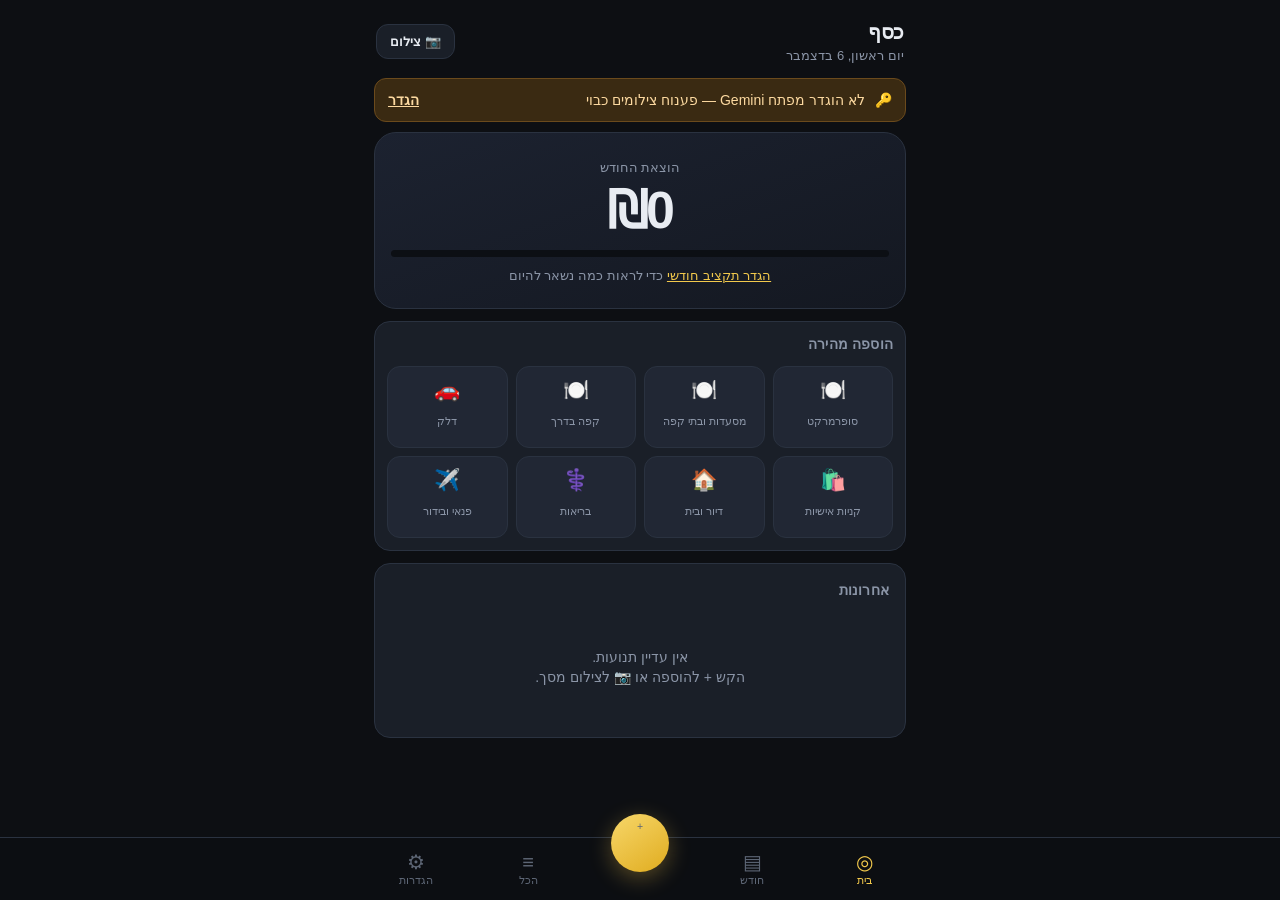
==== index.html @ b3ed7024 "מערכת גיבוי דו-שכבתית שכבה 1 — גיבויים מקומיים מתגלגלים ב-IndexedDB (12 אחרונים): נוצרים אוטומטית פע" ====
<!DOCTYPE html>
<html lang="he" dir="rtl">
<head>
<meta charset="utf-8">
<meta name="viewport" content="width=device-width,initial-scale=1,viewport-fit=cover,maximum-scale=1">
<meta name="theme-color" content="#0d0f13">
<meta name="apple-mobile-web-app-capable" content="yes">
<meta name="apple-mobile-web-app-status-bar-style" content="black-translucent">
<title>כסף</title>
<link rel="manifest" href="./manifest.webmanifest">
<link rel="apple-touch-icon" href="./icons/icon-192.png">
<style>
:root{
  --bg:#0d0f13; --bg2:#151920; --card:#1a1f28; --card2:#212734;
  --line:#2a3240; --txt:#e8ecf2; --dim:#8b95a7; --dim2:#5d6675;
  --accent:#f2c94c; --good:#4ade80; --bad:#f87171; --warn:#fb923c; --info:#60a5fa;
  --r:16px; --sh:0 4px 20px rgba(0,0,0,.4);
  --safe-b:env(safe-area-inset-bottom,0px);
}
*{box-sizing:border-box;-webkit-tap-highlight-color:transparent}
html,body{margin:0;padding:0;height:100%}
body{
  background:var(--bg); color:var(--txt);
  font-family:-apple-system,BlinkMacSystemFont,"Segoe UI",Rubik,Arial,sans-serif;
  font-size:16px; line-height:1.45; overscroll-behavior-y:none;
}
button,input,select,textarea{font-family:inherit;font-size:inherit;color:inherit}
button{background:none;border:0;cursor:pointer;padding:0}
input,select,textarea{
  background:var(--bg2);border:1px solid var(--line);border-radius:10px;
  padding:10px 12px;width:100%;outline:none;
}
input:focus,select,textarea:focus{border-color:var(--accent)}
select{appearance:none;background-image:linear-gradient(45deg,transparent 50%,var(--dim) 50%),linear-gradient(135deg,var(--dim) 50%,transparent 50%);background-position:calc(0% + 14px) 50%,calc(0% + 19px) 50%;background-size:5px 5px,5px 5px;background-repeat:no-repeat;padding-left:34px}
.num{font-variant-numeric:tabular-nums;font-feature-settings:"tnum"}

/* ---------- שלד ---------- */
#app{max-width:560px;margin:0 auto;padding:0 14px calc(96px + var(--safe-b));min-height:100%}
.view{display:none;animation:fade .18s ease}
.view.on{display:block}
@keyframes fade{from{opacity:0;transform:translateY(6px)}to{opacity:1;transform:none}}

header.top{display:flex;align-items:center;justify-content:space-between;padding:18px 2px 12px}
header.top h1{margin:0;font-size:20px;font-weight:700;letter-spacing:-.3px}
.sub{color:var(--dim);font-size:13px}

.card{background:var(--card);border:1px solid var(--line);border-radius:var(--r);padding:16px;margin-bottom:12px}
.card.tight{padding:12px}
.card h3{margin:0 0 12px;font-size:14px;color:var(--dim);font-weight:600;letter-spacing:.2px}

/* ---------- מסך הבית ---------- */
.hero{text-align:center;padding:26px 16px 22px;background:linear-gradient(160deg,#1c2230,#141821);border:1px solid var(--line);border-radius:22px;margin-bottom:12px}
.hero .lbl{color:var(--dim);font-size:13px;margin-bottom:6px}
.hero .big{font-size:52px;font-weight:800;line-height:1;letter-spacing:-2px}
.hero .big.neg{color:var(--bad)}
.hero .big small{font-size:24px;font-weight:600;opacity:.55;margin-inline-start:2px}
.hero .foot{color:var(--dim);font-size:13px;margin-top:10px}
.bar{height:7px;background:#0c0f14;border-radius:99px;overflow:hidden;margin-top:14px}
.bar i{display:block;height:100%;background:linear-gradient(90deg,var(--good),var(--accent));border-radius:99px;transition:width .4s}
.bar i.over{background:linear-gradient(90deg,var(--warn),var(--bad))}

.strip{display:flex;align-items:center;gap:10px;padding:11px 13px;border-radius:12px;margin-bottom:10px;font-size:14px}
.strip.warn{background:#3a2a12;border:1px solid #6b4a1c;color:#fcd9a0}
.strip.info{background:#12283a;border:1px solid #1d4a6b;color:#a8d4f5}
.strip .grow{flex:1}
.strip button{font-weight:700;color:inherit;text-decoration:underline;white-space:nowrap}

.chips{display:grid;grid-template-columns:repeat(4,1fr);gap:8px}
.chip{background:var(--card2);border:1px solid var(--line);border-radius:13px;padding:11px 4px 9px;text-align:center;transition:.12s}
.chip:active{transform:scale(.94);border-color:var(--accent)}
.chip .ic{font-size:21px;display:block;line-height:1.1}
.chip .tx{font-size:10.5px;color:var(--dim);display:block;margin-top:3px;overflow:hidden;text-overflow:ellipsis;white-space:nowrap}

/* ---------- רשימת תנועות ---------- */
.tx{display:flex;align-items:center;gap:11px;padding:11px 2px;border-bottom:1px solid var(--line)}
.tx:last-child{border-bottom:0}
.tx .ic{width:38px;height:38px;flex:0 0 38px;border-radius:11px;display:grid;place-items:center;font-size:18px;background:var(--card2)}
.tx .mid{flex:1;min-width:0}
.tx .nm{font-weight:600;font-size:14.5px;white-space:nowrap;overflow:hidden;text-overflow:ellipsis}
.tx .mt{color:var(--dim);font-size:11.5px;white-space:nowrap;overflow:hidden;text-overflow:ellipsis;margin-top:1px}
.tx .amt{font-weight:700;font-size:15px;white-space:nowrap}
.tx .amt.in{color:var(--good)}
.tx .amt.neutral{color:var(--dim)}
.tag{display:inline-block;font-size:10px;padding:1px 6px;border-radius:6px;background:var(--card2);color:var(--dim);margin-inline-start:5px;vertical-align:1px}
.tag.dup{background:#4a2a12;color:#fbbf7a}
.tag.rev{background:#3a2f12;color:var(--accent)}

/* ---------- פילוח ---------- */
.row{display:flex;align-items:center;gap:10px;padding:8px 0}
.row .nm{flex:1;font-size:14px;white-space:nowrap;overflow:hidden;text-overflow:ellipsis}
.row .v{font-weight:700;font-size:14px;white-space:nowrap}
.row .pc{color:var(--dim);font-size:11.5px;width:38px;text-align:left}
.mbar{height:6px;background:#0c0f14;border-radius:99px;overflow:hidden;margin-top:5px}
.mbar i{display:block;height:100%;border-radius:99px}
.split{display:flex;gap:10px}
.split>div{flex:1;background:var(--card2);border-radius:12px;padding:11px 12px}
.split .k{color:var(--dim);font-size:11.5px}
.split .v{font-size:19px;font-weight:700;margin-top:2px}

.mnav{display:flex;align-items:center;justify-content:space-between;gap:8px;margin-bottom:12px}
.mnav button{background:var(--card);border:1px solid var(--line);border-radius:11px;width:40px;height:40px;font-size:18px;color:var(--dim)}
.mnav .lbl{font-weight:700;font-size:16px}

/* ---------- ניווט תחתון ---------- */
nav.bottom{
  position:fixed;bottom:0;inset-inline:0;z-index:40;
  background:rgba(13,15,19,.93);backdrop-filter:blur(14px);
  border-top:1px solid var(--line);padding-bottom:var(--safe-b);
}
nav.bottom .in{max-width:560px;margin:0 auto;display:flex;align-items:center;justify-content:space-around;height:62px;position:relative}
nav.bottom button{flex:1;display:flex;flex-direction:column;align-items:center;gap:2px;color:var(--dim2);font-size:10.5px;padding:6px 0}
nav.bottom button .ic{font-size:20px;line-height:1}
nav.bottom button.on{color:var(--accent)}
.fab{
  position:absolute;top:-24px;left:50%;transform:translateX(-50%);
  width:58px;height:58px;border-radius:50%;background:linear-gradient(145deg,#f7d76a,#e0ac1f);
  color:#1a1400;font-size:32px;font-weight:300;display:grid;place-items:center;
  box-shadow:0 6px 22px rgba(242,201,76,.32);
}
.fab:active{transform:translateX(-50%) scale(.93)}
nav.bottom .spacer{flex:1}

/* ---------- מגירות ---------- */
.sheet{position:fixed;inset:0;z-index:60;display:none}
.sheet.on{display:block}
.sheet .veil{position:absolute;inset:0;background:rgba(0,0,0,.62);animation:fade .15s}
.sheet .panel{
  position:absolute;inset-inline:0;bottom:0;max-height:92vh;overflow-y:auto;
  background:var(--bg2);border-radius:22px 22px 0 0;border-top:1px solid var(--line);
  padding:8px 16px calc(20px + var(--safe-b));max-width:560px;margin:0 auto;
  animation:up .22s cubic-bezier(.2,.9,.3,1);
}
@keyframes up{from{transform:translateY(100%)}to{transform:none}}
.grab{width:38px;height:4px;background:var(--line);border-radius:9px;margin:8px auto 14px}
.sheet h2{margin:0 0 14px;font-size:17px;font-weight:700}

/* ---------- מקלדת סכום ---------- */
.amtline{text-align:center;margin:4px 0 14px}
.amtline .v{font-size:46px;font-weight:800;letter-spacing:-1.5px;line-height:1}
.amtline .v.zero{color:var(--dim2)}
.amtline .cur{font-size:26px;opacity:.5}
.pad{display:grid;grid-template-columns:repeat(3,1fr);gap:8px;margin-bottom:12px}
.pad button{background:var(--card);border:1px solid var(--line);border-radius:13px;height:56px;font-size:23px;font-weight:600}
.pad button:active{background:var(--card2);border-color:var(--accent)}
.pad button.act{font-size:19px;color:var(--dim)}

.opts{display:flex;gap:7px;flex-wrap:wrap;margin-bottom:12px}
.opt{background:var(--card);border:1px solid var(--line);border-radius:10px;padding:7px 12px;font-size:13px;color:var(--dim)}
.opt.on{background:#3a3212;border-color:var(--accent);color:var(--accent);font-weight:600}
.fld{margin-bottom:11px}
.fld label{display:block;font-size:12px;color:var(--dim);margin-bottom:5px}
.two{display:flex;gap:9px}
.two>*{flex:1}
.btn{display:block;width:100%;background:var(--accent);color:#1a1400;font-weight:700;border-radius:13px;padding:15px;font-size:16px;text-align:center}
.btn:active{opacity:.85}
.btn.ghost{background:var(--card);color:var(--txt);border:1px solid var(--line)}
.btn.danger{background:#4a1c1c;color:#fca5a5;border:1px solid #7f2323}
.btn[disabled]{opacity:.45;pointer-events:none}

/* ---------- בורר קטגוריה ---------- */
.picker .dept{margin-bottom:14px}
.picker .dept>.h{display:flex;align-items:center;gap:8px;font-weight:700;font-size:14px;margin-bottom:7px}
.picker .cats{display:flex;flex-wrap:wrap;gap:6px}
.picker .cats button{background:var(--card);border:1px solid var(--line);border-radius:9px;padding:7px 11px;font-size:12.5px;color:var(--dim)}
.picker .cats button.on{background:#3a3212;border-color:var(--accent);color:var(--accent);font-weight:600}

/* ---------- תוצאות פענוח ---------- */
.pitem{background:var(--card);border:1px solid var(--line);border-radius:13px;padding:11px 12px;margin-bottom:9px;transition:.15s}
.pitem.off{opacity:.4}
.pitem.dupw{border-color:#7a4a18}
.pitem .hd{display:flex;align-items:center;gap:9px}
.pitem .hd .ck{width:22px;height:22px;flex:0 0 22px;border-radius:7px;border:2px solid var(--line);display:grid;place-items:center;font-size:13px;color:#1a1400}
.pitem.on .hd .ck{background:var(--accent);border-color:var(--accent)}
.pitem .hd .nm{flex:1;font-weight:600;font-size:14px;min-width:0;overflow:hidden;text-overflow:ellipsis;white-space:nowrap}
.pitem .hd .amt{font-weight:700;font-size:15px}
.pitem .md{display:flex;align-items:center;gap:7px;margin-top:7px;padding-inline-start:31px;flex-wrap:wrap}
.pitem .md .cat{font-size:11.5px;color:var(--accent);background:#2e2810;padding:3px 8px;border-radius:7px}
.pitem .md .dt{font-size:11.5px;color:var(--dim)}
.pitem .lowc{color:var(--warn)}
.pitem .edit{margin-top:9px;padding-inline-start:31px;display:none}
.pitem.exp .edit{display:block}

.spin{width:20px;height:20px;border:2.5px solid var(--line);border-top-color:var(--accent);border-radius:50%;animation:sp .7s linear infinite;display:inline-block;vertical-align:-4px}
@keyframes sp{to{transform:rotate(360deg)}}
.center{text-align:center;padding:34px 12px;color:var(--dim);font-size:14px}
.err{background:#3a1616;border:1px solid #7f2323;color:#fca5a5;border-radius:11px;padding:11px 13px;font-size:13.5px;margin-bottom:11px}
.ok{background:#14301f;border:1px solid #1f6b3f;color:#86efac;border-radius:11px;padding:11px 13px;font-size:13.5px;margin-bottom:11px}

.toast{
  position:fixed;bottom:calc(78px + var(--safe-b));left:50%;transform:translateX(-50%) translateY(20px);
  background:var(--card2);border:1px solid var(--line);border-radius:12px;padding:11px 18px;
  font-size:14px;z-index:90;opacity:0;pointer-events:none;transition:.22s;box-shadow:var(--sh);white-space:nowrap;
}
.toast.on{opacity:1;transform:translateX(-50%)}

.list-scroll{max-height:none}
.srch{display:flex;gap:8px;margin-bottom:11px}
.srch input{flex:1}
.fbar{display:flex;gap:6px;overflow-x:auto;padding-bottom:9px;margin-bottom:5px;scrollbar-width:none}
.fbar::-webkit-scrollbar{display:none}
.fbar button{white-space:nowrap;background:var(--card);border:1px solid var(--line);border-radius:9px;padding:6px 11px;font-size:12.5px;color:var(--dim)}
.fbar button.on{background:#3a3212;border-color:var(--accent);color:var(--accent);font-weight:600}
.muted{color:var(--dim);font-size:13px}
.hint{color:var(--dim2);font-size:11.5px;margin-top:5px;line-height:1.4}
a{color:var(--info)}
</style>
</head>
<body>

<div id="app">

  <!-- ============ בית ============ -->
  <section class="view on" id="v-home">
    <header class="top">
      <div><h1>כסף</h1><div class="sub" id="home-date"></div></div>
      <button id="btn-shot" style="background:var(--card);border:1px solid var(--line);border-radius:12px;padding:9px 13px;font-size:13px;font-weight:600">📷 צילום</button>
    </header>

    <div id="home-strips"></div>

    <div class="hero">
      <div class="lbl" id="hero-lbl">נשאר להוציא היום</div>
      <div class="big num" id="hero-big">—</div>
      <div class="bar"><i id="hero-bar" style="width:0%"></i></div>
      <div class="foot" id="hero-foot"></div>
    </div>

    <div class="card tight">
      <h3>הוספה מהירה</h3>
      <div class="chips" id="quick-chips"></div>
    </div>

    <div class="card">
      <h3>אחרונות</h3>
      <div id="home-recent"></div>
    </div>
  </section>

  <!-- ============ חודש ============ -->
  <section class="view" id="v-month">
    <header class="top"><div><h1>החודש</h1><div class="sub" id="month-sub"></div></div></header>

    <div class="mnav">
      <button id="m-prev">›</button>
      <div class="lbl" id="m-label"></div>
      <button id="m-next">‹</button>
    </div>

    <div class="card">
      <div class="split">
        <div><div class="k">הוצאות</div><div class="v num" id="m-out">—</div></div>
        <div><div class="k">הכנסות</div><div class="v num" id="m-in" style="color:var(--good)">—</div></div>
        <div><div class="k">מאזן</div><div class="v num" id="m-net">—</div></div>
      </div>
    </div>

    <div class="card">
      <h3>קבוע מול משתנה</h3>
      <div id="m-kind"></div>
    </div>

    <div class="card">
      <h3>חיוני מול רשות</h3>
      <div id="m-need"></div>
    </div>

    <div class="card">
      <h3>לפי מחלקה</h3>
      <div id="m-depts"></div>
    </div>

    <div class="card">
      <h3>בתי העסק הגדולים</h3>
      <div id="m-merch"></div>
    </div>

    <div class="card">
      <h3>התחייבויות עתידיות — תשלומים</h3>
      <div id="m-inst"></div>
    </div>
  </section>

  <!-- ============ הכל ============ -->
  <section class="view" id="v-all">
    <header class="top"><div><h1>הכל</h1><div class="sub" id="all-sub"></div></div></header>
    <div class="srch">
      <input id="q" placeholder="חיפוש בית עסק או הערה" autocomplete="off">
    </div>
    <div class="fbar" id="filters"></div>
    <div class="card"><div id="all-list"></div></div>
  </section>

  <!-- ============ הגדרות ============ -->
  <section class="view" id="v-set">
    <header class="top"><div><h1>הגדרות</h1></div></header>

    <div class="card">
      <h3>מפתח Gemini</h3>
      <div class="fld">
        <input id="s-key" type="password" placeholder="AIza..." autocomplete="off">
        <div class="hint">מפתח חינמי מ-<a href="https://aistudio.google.com/apikey" target="_blank" rel="noopener">aistudio.google.com/apikey</a>. נשמר על המכשיר בלבד ולא נכלל בייצוא.</div>
      </div>
      <div class="two">
        <button class="btn ghost" id="s-test">בדיקת מפתח</button>
        <button class="btn" id="s-savekey">שמירה</button>
      </div>
      <div id="s-keymsg" style="margin-top:11px"></div>
      <div class="fld" id="s-modelwrap" style="margin-top:11px;display:none">
        <label>מודל</label>
        <select id="s-model"></select>
      </div>
    </div>

    <div class="card">
      <h3>תקציב חודשי</h3>
      <div class="fld">
        <input id="s-budget" type="number" inputmode="decimal" placeholder="לדוגמה 12000">
        <div class="hint">משמש למספר "נשאר להוציא היום". העברות והכנסות לא נספרות.</div>
      </div>
      <button class="btn" id="s-savebudget">שמירה</button>
    </div>

    <div class="card">
      <h3>הוצאות קבועות</h3>
      <div id="s-fixed"></div>
      <button class="btn ghost" id="s-addfixed" style="margin-top:11px">+ הוספת הוצאה קבועה</button>
      <div class="hint">נרשמות אוטומטית בתחילת כל חודש. זה מה שמפריד בין הקבוע למשתנה.</div>
    </div>

    <div class="card">
      <h3>גיבוי החוצה</h3>
      <div id="s-backupinfo" class="muted" style="margin-bottom:11px"></div>
      <button class="btn" id="s-export">גיבוי עכשיו</button>
      <div class="hint">בטלפון נפתח תפריט השיתוף — שמור לגוגל דרייב או שלח לעצמך. במחשב הקובץ פשוט יורד.</div>
      <div class="two" style="margin-top:11px">
        <button class="btn ghost" id="s-csv">ייצוא CSV</button>
        <button class="btn ghost" id="s-import">ייבוא מקובץ</button>
      </div>
    </div>

    <div class="card">
      <h3>גיבויים על המכשיר</h3>
      <div id="s-snaps"></div>
      <div class="hint">נשמרים אוטומטית פעם ביום ולפני כל פעולה מסוכנת. שומרים 12 אחרונים.
        מגנים מפני מחיקה בטעות — <b>לא</b> מפני אובדן הטלפון. לזה יש את הגיבוי החוצה למעלה.</div>
    </div>

    <div class="card">
      <h3>מילון לומד</h3>
      <div id="s-rules" class="muted"></div>
      <button class="btn ghost" id="s-clearrules" style="margin-top:11px">איפוס המילון</button>
    </div>

    <div class="card">
      <h3>אזור מסוכן</h3>
      <button class="btn danger" id="s-wipe">מחיקת כל הנתונים</button>
    </div>

    <div class="center" style="padding:18px 0 0">כסף · v1 · <span id="s-count"></span></div>
  </section>

</div>

<nav class="bottom">
  <div class="in">
    <button data-go="home" class="on"><span class="ic">◎</span>בית</button>
    <button data-go="month"><span class="ic">▤</span>חודש</button>
    <div class="spacer"></div>
    <button data-go="all"><span class="ic">≡</span>הכל</button>
    <button data-go="set"><span class="ic">⚙</span>הגדרות</button>
    <button class="fab" id="fab">+</button>
  </div>
</nav>

<!-- ============ מגירת הוספה מהירה ============ -->
<div class="sheet" id="sh-add">
  <div class="veil" data-close></div>
  <div class="panel">
    <div class="grab"></div>
    <h2 id="add-title">הוצאה חדשה</h2>
    <div class="amtline"><span class="v num zero" id="add-amt">0</span><span class="cur" id="add-cur"> ₪</span></div>
    <div class="opts" id="add-quickcats"></div>
    <div class="pad" id="add-pad"></div>
    <div class="fld"><input id="add-merch" placeholder="על מה? (רשות)" autocomplete="off"></div>
    <div class="opts" id="add-methods"></div>
    <div class="two" style="margin-bottom:12px">
      <div class="fld" style="margin:0"><label>תאריך</label><input id="add-date" type="date"></div>
      <div class="fld" style="margin:0"><label>קטגוריה</label><button class="opt" id="add-catbtn" style="width:100%;padding:10px 12px;text-align:right">בחירה</button></div>
    </div>
    <div class="opts" id="add-flags"></div>
    <button class="btn" id="add-save">שמירה</button>
  </div>
</div>

<!-- ============ מגירת בורר קטגוריה ============ -->
<div class="sheet" id="sh-cat">
  <div class="veil" data-close></div>
  <div class="panel">
    <div class="grab"></div>
    <h2>בחירת קטגוריה</h2>
    <div class="picker" id="cat-picker"></div>
  </div>
</div>

<!-- ============ מגירת צילום מסך ============ -->
<div class="sheet" id="sh-shot">
  <div class="veil" data-close></div>
  <div class="panel">
    <div class="grab"></div>
    <h2>צילום מסך</h2>
    <div id="shot-body"></div>
  </div>
</div>

<!-- ============ מגירת עריכת תנועה ============ -->
<div class="sheet" id="sh-edit">
  <div class="veil" data-close></div>
  <div class="panel">
    <div class="grab"></div>
    <h2>עריכת תנועה</h2>
    <div id="edit-body"></div>
  </div>
</div>

<!-- ============ מגירת הוצאה קבועה ============ -->
<div class="sheet" id="sh-fixed">
  <div class="veil" data-close></div>
  <div class="panel">
    <div class="grab"></div>
    <h2>הוצאה קבועה</h2>
    <div id="fixed-body"></div>
  </div>
</div>

<div class="toast" id="toast"></div>
<input type="file" id="filein" accept="image/*" multiple hidden>
<input type="file" id="jsonin" accept="application/json,.json" hidden>

<script type="module" src="./app.js"></script>
</body>
</html>
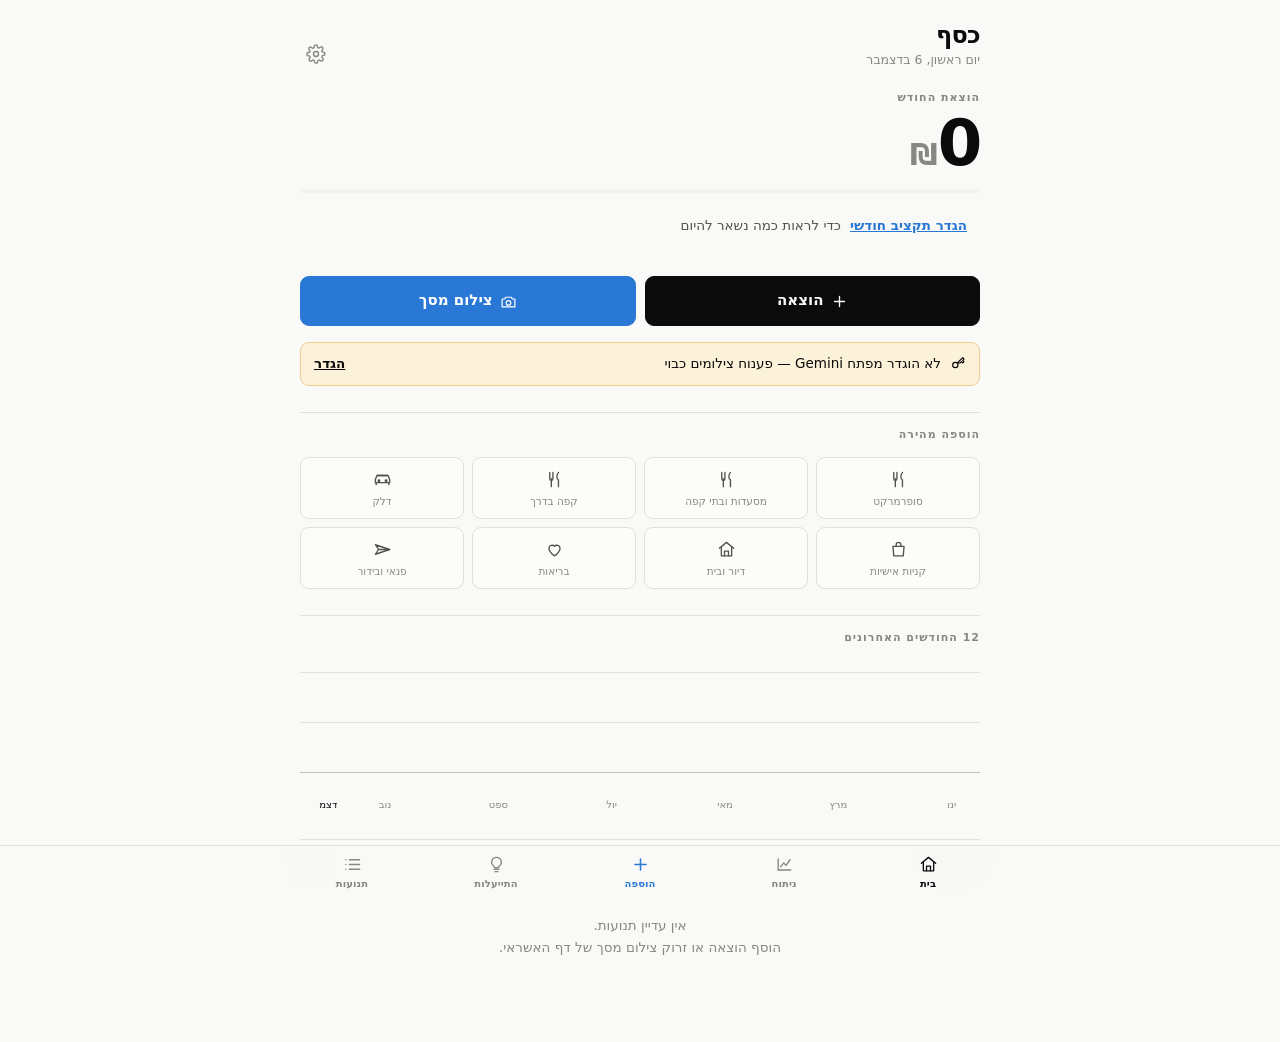
==== commit bf4f5094: "עיצוב מחדש מהיסוד + מרכזי רווח + מנוע התייעלות עיצוב — הוחלף "כרטיסים כהים" גנרי במערכת בנויה: משטח " ====
--- a/index.html
+++ b/index.html
@@ -2,435 +2,344 @@
 <html lang="he" dir="rtl">
 <head>
 <meta charset="utf-8">
-<meta name="viewport" content="width=device-width,initial-scale=1,viewport-fit=cover,maximum-scale=1">
-<meta name="theme-color" content="#0d0f13">
+<meta name="viewport" content="width=device-width,initial-scale=1,viewport-fit=cover">
+<meta name="theme-color" content="#f9f9f7" media="(prefers-color-scheme: light)">
+<meta name="theme-color" content="#0d0d0d" media="(prefers-color-scheme: dark)">
 <meta name="apple-mobile-web-app-capable" content="yes">
-<meta name="apple-mobile-web-app-status-bar-style" content="black-translucent">
+<meta name="description" content="מעקב הוצאות פרטי — הכל נשאר על המכשיר.">
 <title>כסף</title>
 <link rel="manifest" href="./manifest.webmanifest">
 <link rel="apple-touch-icon" href="./icons/icon-192.png">
-<style>
-:root{
-  --bg:#0d0f13; --bg2:#151920; --card:#1a1f28; --card2:#212734;
-  --line:#2a3240; --txt:#e8ecf2; --dim:#8b95a7; --dim2:#5d6675;
-  --accent:#f2c94c; --good:#4ade80; --bad:#f87171; --warn:#fb923c; --info:#60a5fa;
-  --r:16px; --sh:0 4px 20px rgba(0,0,0,.4);
-  --safe-b:env(safe-area-inset-bottom,0px);
-}
-*{box-sizing:border-box;-webkit-tap-highlight-color:transparent}
-html,body{margin:0;padding:0;height:100%}
-body{
-  background:var(--bg); color:var(--txt);
-  font-family:-apple-system,BlinkMacSystemFont,"Segoe UI",Rubik,Arial,sans-serif;
-  font-size:16px; line-height:1.45; overscroll-behavior-y:none;
-}
-button,input,select,textarea{font-family:inherit;font-size:inherit;color:inherit}
-button{background:none;border:0;cursor:pointer;padding:0}
-input,select,textarea{
-  background:var(--bg2);border:1px solid var(--line);border-radius:10px;
-  padding:10px 12px;width:100%;outline:none;
-}
-input:focus,select,textarea:focus{border-color:var(--accent)}
-select{appearance:none;background-image:linear-gradient(45deg,transparent 50%,var(--dim) 50%),linear-gradient(135deg,var(--dim) 50%,transparent 50%);background-position:calc(0% + 14px) 50%,calc(0% + 19px) 50%;background-size:5px 5px,5px 5px;background-repeat:no-repeat;padding-left:34px}
-.num{font-variant-numeric:tabular-nums;font-feature-settings:"tnum"}
-
-/* ---------- שלד ---------- */
-#app{max-width:560px;margin:0 auto;padding:0 14px calc(96px + var(--safe-b));min-height:100%}
-.view{display:none;animation:fade .18s ease}
-.view.on{display:block}
-@keyframes fade{from{opacity:0;transform:translateY(6px)}to{opacity:1;transform:none}}
-
-header.top{display:flex;align-items:center;justify-content:space-between;padding:18px 2px 12px}
-header.top h1{margin:0;font-size:20px;font-weight:700;letter-spacing:-.3px}
-.sub{color:var(--dim);font-size:13px}
-
-.card{background:var(--card);border:1px solid var(--line);border-radius:var(--r);padding:16px;margin-bottom:12px}
-.card.tight{padding:12px}
-.card h3{margin:0 0 12px;font-size:14px;color:var(--dim);font-weight:600;letter-spacing:.2px}
-
-/* ---------- מסך הבית ---------- */
-.hero{text-align:center;padding:26px 16px 22px;background:linear-gradient(160deg,#1c2230,#141821);border:1px solid var(--line);border-radius:22px;margin-bottom:12px}
-.hero .lbl{color:var(--dim);font-size:13px;margin-bottom:6px}
-.hero .big{font-size:52px;font-weight:800;line-height:1;letter-spacing:-2px}
-.hero .big.neg{color:var(--bad)}
-.hero .big small{font-size:24px;font-weight:600;opacity:.55;margin-inline-start:2px}
-.hero .foot{color:var(--dim);font-size:13px;margin-top:10px}
-.bar{height:7px;background:#0c0f14;border-radius:99px;overflow:hidden;margin-top:14px}
-.bar i{display:block;height:100%;background:linear-gradient(90deg,var(--good),var(--accent));border-radius:99px;transition:width .4s}
-.bar i.over{background:linear-gradient(90deg,var(--warn),var(--bad))}
-
-.strip{display:flex;align-items:center;gap:10px;padding:11px 13px;border-radius:12px;margin-bottom:10px;font-size:14px}
-.strip.warn{background:#3a2a12;border:1px solid #6b4a1c;color:#fcd9a0}
-.strip.info{background:#12283a;border:1px solid #1d4a6b;color:#a8d4f5}
-.strip .grow{flex:1}
-.strip button{font-weight:700;color:inherit;text-decoration:underline;white-space:nowrap}
-
-.chips{display:grid;grid-template-columns:repeat(4,1fr);gap:8px}
-.chip{background:var(--card2);border:1px solid var(--line);border-radius:13px;padding:11px 4px 9px;text-align:center;transition:.12s}
-.chip:active{transform:scale(.94);border-color:var(--accent)}
-.chip .ic{font-size:21px;display:block;line-height:1.1}
-.chip .tx{font-size:10.5px;color:var(--dim);display:block;margin-top:3px;overflow:hidden;text-overflow:ellipsis;white-space:nowrap}
-
-/* ---------- רשימת תנועות ---------- */
-.tx{display:flex;align-items:center;gap:11px;padding:11px 2px;border-bottom:1px solid var(--line)}
-.tx:last-child{border-bottom:0}
-.tx .ic{width:38px;height:38px;flex:0 0 38px;border-radius:11px;display:grid;place-items:center;font-size:18px;background:var(--card2)}
-.tx .mid{flex:1;min-width:0}
-.tx .nm{font-weight:600;font-size:14.5px;white-space:nowrap;overflow:hidden;text-overflow:ellipsis}
-.tx .mt{color:var(--dim);font-size:11.5px;white-space:nowrap;overflow:hidden;text-overflow:ellipsis;margin-top:1px}
-.tx .amt{font-weight:700;font-size:15px;white-space:nowrap}
-.tx .amt.in{color:var(--good)}
-.tx .amt.neutral{color:var(--dim)}
-.tag{display:inline-block;font-size:10px;padding:1px 6px;border-radius:6px;background:var(--card2);color:var(--dim);margin-inline-start:5px;vertical-align:1px}
-.tag.dup{background:#4a2a12;color:#fbbf7a}
-.tag.rev{background:#3a2f12;color:var(--accent)}
-
-/* ---------- פילוח ---------- */
-.row{display:flex;align-items:center;gap:10px;padding:8px 0}
-.row .nm{flex:1;font-size:14px;white-space:nowrap;overflow:hidden;text-overflow:ellipsis}
-.row .v{font-weight:700;font-size:14px;white-space:nowrap}
-.row .pc{color:var(--dim);font-size:11.5px;width:38px;text-align:left}
-.mbar{height:6px;background:#0c0f14;border-radius:99px;overflow:hidden;margin-top:5px}
-.mbar i{display:block;height:100%;border-radius:99px}
-.split{display:flex;gap:10px}
-.split>div{flex:1;background:var(--card2);border-radius:12px;padding:11px 12px}
-.split .k{color:var(--dim);font-size:11.5px}
-.split .v{font-size:19px;font-weight:700;margin-top:2px}
-
-.mnav{display:flex;align-items:center;justify-content:space-between;gap:8px;margin-bottom:12px}
-.mnav button{background:var(--card);border:1px solid var(--line);border-radius:11px;width:40px;height:40px;font-size:18px;color:var(--dim)}
-.mnav .lbl{font-weight:700;font-size:16px}
-
-/* ---------- ניווט תחתון ---------- */
-nav.bottom{
-  position:fixed;bottom:0;inset-inline:0;z-index:40;
-  background:rgba(13,15,19,.93);backdrop-filter:blur(14px);
-  border-top:1px solid var(--line);padding-bottom:var(--safe-b);
-}
-nav.bottom .in{max-width:560px;margin:0 auto;display:flex;align-items:center;justify-content:space-around;height:62px;position:relative}
-nav.bottom button{flex:1;display:flex;flex-direction:column;align-items:center;gap:2px;color:var(--dim2);font-size:10.5px;padding:6px 0}
-nav.bottom button .ic{font-size:20px;line-height:1}
-nav.bottom button.on{color:var(--accent)}
-.fab{
-  position:absolute;top:-24px;left:50%;transform:translateX(-50%);
-  width:58px;height:58px;border-radius:50%;background:linear-gradient(145deg,#f7d76a,#e0ac1f);
-  color:#1a1400;font-size:32px;font-weight:300;display:grid;place-items:center;
-  box-shadow:0 6px 22px rgba(242,201,76,.32);
-}
-.fab:active{transform:translateX(-50%) scale(.93)}
-nav.bottom .spacer{flex:1}
-
-/* ---------- מגירות ---------- */
-.sheet{position:fixed;inset:0;z-index:60;display:none}
-.sheet.on{display:block}
-.sheet .veil{position:absolute;inset:0;background:rgba(0,0,0,.62);animation:fade .15s}
-.sheet .panel{
-  position:absolute;inset-inline:0;bottom:0;max-height:92vh;overflow-y:auto;
-  background:var(--bg2);border-radius:22px 22px 0 0;border-top:1px solid var(--line);
-  padding:8px 16px calc(20px + var(--safe-b));max-width:560px;margin:0 auto;
-  animation:up .22s cubic-bezier(.2,.9,.3,1);
-}
-@keyframes up{from{transform:translateY(100%)}to{transform:none}}
-.grab{width:38px;height:4px;background:var(--line);border-radius:9px;margin:8px auto 14px}
-.sheet h2{margin:0 0 14px;font-size:17px;font-weight:700}
-
-/* ---------- מקלדת סכום ---------- */
-.amtline{text-align:center;margin:4px 0 14px}
-.amtline .v{font-size:46px;font-weight:800;letter-spacing:-1.5px;line-height:1}
-.amtline .v.zero{color:var(--dim2)}
-.amtline .cur{font-size:26px;opacity:.5}
-.pad{display:grid;grid-template-columns:repeat(3,1fr);gap:8px;margin-bottom:12px}
-.pad button{background:var(--card);border:1px solid var(--line);border-radius:13px;height:56px;font-size:23px;font-weight:600}
-.pad button:active{background:var(--card2);border-color:var(--accent)}
-.pad button.act{font-size:19px;color:var(--dim)}
-
-.opts{display:flex;gap:7px;flex-wrap:wrap;margin-bottom:12px}
-.opt{background:var(--card);border:1px solid var(--line);border-radius:10px;padding:7px 12px;font-size:13px;color:var(--dim)}
-.opt.on{background:#3a3212;border-color:var(--accent);color:var(--accent);font-weight:600}
-.fld{margin-bottom:11px}
-.fld label{display:block;font-size:12px;color:var(--dim);margin-bottom:5px}
-.two{display:flex;gap:9px}
-.two>*{flex:1}
-.btn{display:block;width:100%;background:var(--accent);color:#1a1400;font-weight:700;border-radius:13px;padding:15px;font-size:16px;text-align:center}
-.btn:active{opacity:.85}
-.btn.ghost{background:var(--card);color:var(--txt);border:1px solid var(--line)}
-.btn.danger{background:#4a1c1c;color:#fca5a5;border:1px solid #7f2323}
-.btn[disabled]{opacity:.45;pointer-events:none}
-
-/* ---------- בורר קטגוריה ---------- */
-.picker .dept{margin-bottom:14px}
-.picker .dept>.h{display:flex;align-items:center;gap:8px;font-weight:700;font-size:14px;margin-bottom:7px}
-.picker .cats{display:flex;flex-wrap:wrap;gap:6px}
-.picker .cats button{background:var(--card);border:1px solid var(--line);border-radius:9px;padding:7px 11px;font-size:12.5px;color:var(--dim)}
-.picker .cats button.on{background:#3a3212;border-color:var(--accent);color:var(--accent);font-weight:600}
-
-/* ---------- תוצאות פענוח ---------- */
-.pitem{background:var(--card);border:1px solid var(--line);border-radius:13px;padding:11px 12px;margin-bottom:9px;transition:.15s}
-.pitem.off{opacity:.4}
-.pitem.dupw{border-color:#7a4a18}
-.pitem .hd{display:flex;align-items:center;gap:9px}
-.pitem .hd .ck{width:22px;height:22px;flex:0 0 22px;border-radius:7px;border:2px solid var(--line);display:grid;place-items:center;font-size:13px;color:#1a1400}
-.pitem.on .hd .ck{background:var(--accent);border-color:var(--accent)}
-.pitem .hd .nm{flex:1;font-weight:600;font-size:14px;min-width:0;overflow:hidden;text-overflow:ellipsis;white-space:nowrap}
-.pitem .hd .amt{font-weight:700;font-size:15px}
-.pitem .md{display:flex;align-items:center;gap:7px;margin-top:7px;padding-inline-start:31px;flex-wrap:wrap}
-.pitem .md .cat{font-size:11.5px;color:var(--accent);background:#2e2810;padding:3px 8px;border-radius:7px}
-.pitem .md .dt{font-size:11.5px;color:var(--dim)}
-.pitem .lowc{color:var(--warn)}
-.pitem .edit{margin-top:9px;padding-inline-start:31px;display:none}
-.pitem.exp .edit{display:block}
-
-.spin{width:20px;height:20px;border:2.5px solid var(--line);border-top-color:var(--accent);border-radius:50%;animation:sp .7s linear infinite;display:inline-block;vertical-align:-4px}
-@keyframes sp{to{transform:rotate(360deg)}}
-.center{text-align:center;padding:34px 12px;color:var(--dim);font-size:14px}
-.err{background:#3a1616;border:1px solid #7f2323;color:#fca5a5;border-radius:11px;padding:11px 13px;font-size:13.5px;margin-bottom:11px}
-.ok{background:#14301f;border:1px solid #1f6b3f;color:#86efac;border-radius:11px;padding:11px 13px;font-size:13.5px;margin-bottom:11px}
-
-.toast{
-  position:fixed;bottom:calc(78px + var(--safe-b));left:50%;transform:translateX(-50%) translateY(20px);
-  background:var(--card2);border:1px solid var(--line);border-radius:12px;padding:11px 18px;
-  font-size:14px;z-index:90;opacity:0;pointer-events:none;transition:.22s;box-shadow:var(--sh);white-space:nowrap;
-}
-.toast.on{opacity:1;transform:translateX(-50%)}
-
-.list-scroll{max-height:none}
-.srch{display:flex;gap:8px;margin-bottom:11px}
-.srch input{flex:1}
-.fbar{display:flex;gap:6px;overflow-x:auto;padding-bottom:9px;margin-bottom:5px;scrollbar-width:none}
-.fbar::-webkit-scrollbar{display:none}
-.fbar button{white-space:nowrap;background:var(--card);border:1px solid var(--line);border-radius:9px;padding:6px 11px;font-size:12.5px;color:var(--dim)}
-.fbar button.on{background:#3a3212;border-color:var(--accent);color:var(--accent);font-weight:600}
-.muted{color:var(--dim);font-size:13px}
-.hint{color:var(--dim2);font-size:11.5px;margin-top:5px;line-height:1.4}
-a{color:var(--info)}
-</style>
+<link rel="stylesheet" href="./style.css">
 </head>
 <body>
 
+<svg width="0" height="0" style="position:absolute" aria-hidden="true"><defs>
+  <g id="i-base" fill="none" stroke="currentColor" stroke-width="1.7" stroke-linecap="round" stroke-linejoin="round"></g>
+</defs>
+<symbol id="ic-home" viewBox="0 0 24 24" fill="none" stroke="currentColor" stroke-width="1.7" stroke-linecap="round" stroke-linejoin="round"><path d="M3 10.5 12 3l9 7.5"/><path d="M5.5 9.5V20h13V9.5"/><path d="M9.5 20v-6h5v6"/></symbol>
+<symbol id="ic-food" viewBox="0 0 24 24" fill="none" stroke="currentColor" stroke-width="1.7" stroke-linecap="round" stroke-linejoin="round"><path d="M6 3v8a2 2 0 0 0 4 0V3"/><path d="M8 11v10"/><path d="M17 3c-1.5 1.5-2 3.5-2 5.5S15.5 12 17 12.5V21"/></symbol>
+<symbol id="ic-car" viewBox="0 0 24 24" fill="none" stroke="currentColor" stroke-width="1.7" stroke-linecap="round" stroke-linejoin="round"><path d="M4 16v2.5M20 16v2.5"/><path d="M3 16v-4l2-5h14l2 5v4z"/><path d="M5.5 7h13"/><circle cx="7.5" cy="13.5" r="1"/><circle cx="16.5" cy="13.5" r="1"/></symbol>
+<symbol id="ic-health" viewBox="0 0 24 24" fill="none" stroke="currentColor" stroke-width="1.7" stroke-linecap="round" stroke-linejoin="round"><path d="M12 20s-7-4.5-7-9.5A4 4 0 0 1 12 8a4 4 0 0 1 7 2.5c0 5-7 9.5-7 9.5z"/></symbol>
+<symbol id="ic-family" viewBox="0 0 24 24" fill="none" stroke="currentColor" stroke-width="1.7" stroke-linecap="round" stroke-linejoin="round"><circle cx="8" cy="7" r="2.6"/><circle cx="17" cy="9" r="2"/><path d="M3.5 19v-1.5A3.5 3.5 0 0 1 7 14h2a3.5 3.5 0 0 1 3.5 3.5V19"/><path d="M15 19v-1a2.7 2.7 0 0 1 2.7-2.7h.6A2.7 2.7 0 0 1 21 18v1"/></symbol>
+<symbol id="ic-bag" viewBox="0 0 24 24" fill="none" stroke="currentColor" stroke-width="1.7" stroke-linecap="round" stroke-linejoin="round"><path d="M5 8h14l-1 12H6z"/><path d="M9 8V6a3 3 0 0 1 6 0v2"/></symbol>
+<symbol id="ic-plane" viewBox="0 0 24 24" fill="none" stroke="currentColor" stroke-width="1.7" stroke-linecap="round" stroke-linejoin="round"><path d="M21 12 3 18l4-6-4-6z"/><path d="M7 12h14"/></symbol>
+<symbol id="ic-repeat" viewBox="0 0 24 24" fill="none" stroke="currentColor" stroke-width="1.7" stroke-linecap="round" stroke-linejoin="round"><path d="M4 9a5 5 0 0 1 5-5h10"/><path d="m16 1 3 3-3 3"/><path d="M20 15a5 5 0 0 1-5 5H5"/><path d="m8 23-3-3 3-3"/></symbol>
+<symbol id="ic-bank" viewBox="0 0 24 24" fill="none" stroke="currentColor" stroke-width="1.7" stroke-linecap="round" stroke-linejoin="round"><path d="M3 9.5 12 4l9 5.5"/><path d="M5 10v8M10 10v8M14 10v8M19 10v8"/><path d="M3 20h18"/></symbol>
+<symbol id="ic-chart" viewBox="0 0 24 24" fill="none" stroke="currentColor" stroke-width="1.7" stroke-linecap="round" stroke-linejoin="round"><path d="M4 19V5"/><path d="M4 19h16"/><path d="m7 15 4-5 3 3 5-7"/></symbol>
+<symbol id="ic-swap" viewBox="0 0 24 24" fill="none" stroke="currentColor" stroke-width="1.7" stroke-linecap="round" stroke-linejoin="round"><path d="M4 8h13"/><path d="m14 5 3 3-3 3"/><path d="M20 16H7"/><path d="m10 13-3 3 3 3"/></symbol>
+<symbol id="ic-income" viewBox="0 0 24 24" fill="none" stroke="currentColor" stroke-width="1.7" stroke-linecap="round" stroke-linejoin="round"><path d="M12 4v10"/><path d="m8 10 4 4 4-4"/><path d="M4 17v2a1 1 0 0 0 1 1h14a1 1 0 0 0 1-1v-2"/></symbol>
+<symbol id="ic-plus" viewBox="0 0 24 24" fill="none" stroke="currentColor" stroke-width="1.9" stroke-linecap="round"><path d="M12 5v14M5 12h14"/></symbol>
+<symbol id="ic-camera" viewBox="0 0 24 24" fill="none" stroke="currentColor" stroke-width="1.7" stroke-linecap="round" stroke-linejoin="round"><path d="M3 8.5h3.5L8 6h8l1.5 2.5H21v11H3z"/><circle cx="12" cy="14" r="3.2"/></symbol>
+<symbol id="ic-gear" viewBox="0 0 24 24" fill="none" stroke="currentColor" stroke-width="1.7" stroke-linecap="round" stroke-linejoin="round"><circle cx="12" cy="12" r="3"/><path d="M19.4 15a1.6 1.6 0 0 0 .3 1.8l.1.1a2 2 0 1 1-2.8 2.8l-.1-.1a1.6 1.6 0 0 0-2.7 1.1v.3a2 2 0 1 1-4 0v-.2a1.6 1.6 0 0 0-2.8-1.1l-.1.1a2 2 0 1 1-2.8-2.8l.1-.1a1.6 1.6 0 0 0-1.1-2.7H3a2 2 0 1 1 0-4h.2a1.6 1.6 0 0 0 1.1-2.8l-.1-.1a2 2 0 1 1 2.8-2.8l.1.1a1.6 1.6 0 0 0 2.7-1.1V3a2 2 0 1 1 4 0v.2a1.6 1.6 0 0 0 2.8 1.1l.1-.1a2 2 0 1 1 2.8 2.8l-.1.1a1.6 1.6 0 0 0 1.1 2.7h.3a2 2 0 1 1 0 4h-.2a1.6 1.6 0 0 0-1.5 1z"/></symbol>
+<symbol id="ic-check" viewBox="0 0 24 24" fill="none" stroke="currentColor" stroke-width="2.6" stroke-linecap="round" stroke-linejoin="round"><path d="m4 12.5 5.5 5.5L20 6"/></symbol>
+<symbol id="ic-alert" viewBox="0 0 24 24" fill="none" stroke="currentColor" stroke-width="1.7" stroke-linecap="round" stroke-linejoin="round"><path d="M12 4 2.5 20h19z"/><path d="M12 10v4.5M12 17.5v.01"/></symbol>
+<symbol id="ic-info" viewBox="0 0 24 24" fill="none" stroke="currentColor" stroke-width="1.7" stroke-linecap="round" stroke-linejoin="round"><circle cx="12" cy="12" r="9"/><path d="M12 11v5M12 7.5v.01"/></symbol>
+<symbol id="ic-key" viewBox="0 0 24 24" fill="none" stroke="currentColor" stroke-width="1.7" stroke-linecap="round" stroke-linejoin="round"><circle cx="8" cy="15" r="4"/><path d="m11 12 8-8 2 2-2 2 2 2-2 2-2-2-2 2z"/></symbol>
+<symbol id="ic-save" viewBox="0 0 24 24" fill="none" stroke="currentColor" stroke-width="1.7" stroke-linecap="round" stroke-linejoin="round"><path d="M12 3v12"/><path d="m8 11 4 4 4-4"/><path d="M4 18v2h16v-2"/></symbol>
+<symbol id="ic-list" viewBox="0 0 24 24" fill="none" stroke="currentColor" stroke-width="1.7" stroke-linecap="round" stroke-linejoin="round"><path d="M8 6h13M8 12h13M8 18h13"/><path d="M3.5 6v.01M3.5 12v.01M3.5 18v.01"/></symbol>
+<symbol id="ic-bulb" viewBox="0 0 24 24" fill="none" stroke="currentColor" stroke-width="1.7" stroke-linecap="round" stroke-linejoin="round"><path d="M9 18h6"/><path d="M10 21h4"/><path d="M12 3a6 6 0 0 0-3.5 10.9c.6.5.9 1.2.9 1.9v.2h5.2v-.2c0-.7.3-1.4.9-1.9A6 6 0 0 0 12 3z"/></symbol>
+<symbol id="ic-search" viewBox="0 0 24 24" fill="none" stroke="currentColor" stroke-width="1.7" stroke-linecap="round"><circle cx="11" cy="11" r="6.5"/><path d="m16 16 4.5 4.5"/></symbol>
+<symbol id="ic-trash" viewBox="0 0 24 24" fill="none" stroke="currentColor" stroke-width="1.7" stroke-linecap="round" stroke-linejoin="round"><path d="M4 7h16"/><path d="M9 7V5h6v2"/><path d="M6.5 7 7.5 20h9l1-13"/></symbol>
+<symbol id="ic-x" viewBox="0 0 24 24" fill="none" stroke="currentColor" stroke-width="1.9" stroke-linecap="round"><path d="M6 6 18 18M18 6 6 18"/></symbol>
+<symbol id="ic-chev" viewBox="0 0 24 24" fill="none" stroke="currentColor" stroke-width="1.9" stroke-linecap="round" stroke-linejoin="round"><path d="m9 5 7 7-7 7"/></symbol>
+<symbol id="ic-moon" viewBox="0 0 24 24" fill="none" stroke="currentColor" stroke-width="1.7" stroke-linecap="round" stroke-linejoin="round"><path d="M20 14.5A8.5 8.5 0 0 1 9.5 4a8.5 8.5 0 1 0 10.5 10.5z"/></symbol>
+</svg>
+
 <div id="app">
 
-  <!-- ============ בית ============ -->
-  <section class="view on" id="v-home">
-    <header class="top">
-      <div><h1>כסף</h1><div class="sub" id="home-date"></div></div>
-      <button id="btn-shot" style="background:var(--card);border:1px solid var(--line);border-radius:12px;padding:9px 13px;font-size:13px;font-weight:600">📷 צילום</button>
-    </header>
-
-    <div id="home-strips"></div>
-
-    <div class="hero">
-      <div class="lbl" id="hero-lbl">נשאר להוציא היום</div>
-      <div class="big num" id="hero-big">—</div>
-      <div class="bar"><i id="hero-bar" style="width:0%"></i></div>
-      <div class="foot" id="hero-foot"></div>
-    </div>
-
-    <div class="card tight">
-      <h3>הוספה מהירה</h3>
-      <div class="chips" id="quick-chips"></div>
-    </div>
-
-    <div class="card">
-      <h3>אחרונות</h3>
-      <div id="home-recent"></div>
-    </div>
-  </section>
-
-  <!-- ============ חודש ============ -->
-  <section class="view" id="v-month">
-    <header class="top"><div><h1>החודש</h1><div class="sub" id="month-sub"></div></div></header>
-
-    <div class="mnav">
-      <button id="m-prev">›</button>
-      <div class="lbl" id="m-label"></div>
-      <button id="m-next">‹</button>
-    </div>
-
-    <div class="card">
-      <div class="split">
-        <div><div class="k">הוצאות</div><div class="v num" id="m-out">—</div></div>
-        <div><div class="k">הכנסות</div><div class="v num" id="m-in" style="color:var(--good)">—</div></div>
-        <div><div class="k">מאזן</div><div class="v num" id="m-net">—</div></div>
+<!-- ==================== בית ==================== -->
+<section class="view on" id="v-home">
+  <header class="pagehead">
+    <div>
+      <h1>כסף</h1>
+      <div class="meta" id="home-date"></div>
+    </div>
+    <button id="go-settings" aria-label="הגדרות" style="color:var(--ink-3);padding:6px">
+      <svg width="20" height="20"><use href="#ic-gear"/></svg>
+    </button>
+  </header>
+
+  <div class="hero">
+    <div class="eyebrow" id="hero-eyebrow">נשאר להוציא היום</div>
+    <div class="fig" id="hero-fig">—</div>
+    <div class="meter" id="hero-meter" hidden><i></i></div>
+    <div class="note" id="hero-note"></div>
+  </div>
+
+  <div class="btnrow" style="margin-bottom:16px">
+    <button class="btn" id="act-add"><svg><use href="#ic-plus"/></svg>הוצאה</button>
+    <button class="btn accent" id="act-shot"><svg><use href="#ic-camera"/></svg>צילום מסך</button>
+  </div>
+
+  <div id="home-alerts"></div>
+
+  <div class="sec">
+    <header><h2>הוספה מהירה</h2></header>
+    <div class="quickgrid" id="quick"></div>
+  </div>
+
+  <div class="sec">
+    <header>
+      <h2>12 החודשים האחרונים</h2>
+      <div class="aside" id="trend-aside"></div>
+    </header>
+    <div id="trend"></div>
+  </div>
+
+  <div class="sec">
+    <header>
+      <h2>אחרונות</h2>
+      <button class="aside" id="see-all" style="text-decoration:underline">הכל</button>
+    </header>
+    <div id="recent"></div>
+  </div>
+</section>
+
+<!-- ==================== ניתוח ==================== -->
+<section class="view" id="v-analysis">
+  <header class="pagehead">
+    <div>
+      <h1 id="an-title">ניתוח</h1>
+      <div class="meta" id="an-meta"></div>
+    </div>
+    <div style="display:flex;gap:4px">
+      <button id="an-prev" aria-label="חודש קודם" style="color:var(--ink-3);padding:8px"><svg width="18" height="18"><use href="#ic-chev"/></svg></button>
+      <button id="an-next" aria-label="חודש הבא" style="color:var(--ink-3);padding:8px;transform:rotate(180deg)"><svg width="18" height="18"><use href="#ic-chev"/></svg></button>
+    </div>
+  </header>
+
+  <div class="tiles" id="an-tiles"></div>
+
+  <div class="sec">
+    <header><h2>מהכנסה לנטו</h2><div class="aside">מפל החודש</div></header>
+    <div id="an-waterfall"></div>
+  </div>
+
+  <div class="sec">
+    <header>
+      <h2>מקורות — הכנסה מול הוצאה</h2>
+      <div class="viewtoggle" data-toggle="streams">
+        <button data-mode="chart" class="on">גרף</button><button data-mode="table">טבלה</button>
       </div>
-    </div>
-
-    <div class="card">
-      <h3>קבוע מול משתנה</h3>
-      <div id="m-kind"></div>
-    </div>
-
-    <div class="card">
-      <h3>חיוני מול רשות</h3>
-      <div id="m-need"></div>
-    </div>
-
-    <div class="card">
-      <h3>לפי מחלקה</h3>
-      <div id="m-depts"></div>
-    </div>
-
-    <div class="card">
-      <h3>בתי העסק הגדולים</h3>
-      <div id="m-merch"></div>
-    </div>
-
-    <div class="card">
-      <h3>התחייבויות עתידיות — תשלומים</h3>
-      <div id="m-inst"></div>
-    </div>
-  </section>
-
-  <!-- ============ הכל ============ -->
-  <section class="view" id="v-all">
-    <header class="top"><div><h1>הכל</h1><div class="sub" id="all-sub"></div></div></header>
-    <div class="srch">
-      <input id="q" placeholder="חיפוש בית עסק או הערה" autocomplete="off">
-    </div>
-    <div class="fbar" id="filters"></div>
-    <div class="card"><div id="all-list"></div></div>
-  </section>
-
-  <!-- ============ הגדרות ============ -->
-  <section class="view" id="v-set">
-    <header class="top"><div><h1>הגדרות</h1></div></header>
-
-    <div class="card">
-      <h3>מפתח Gemini</h3>
-      <div class="fld">
-        <input id="s-key" type="password" placeholder="AIza..." autocomplete="off">
-        <div class="hint">מפתח חינמי מ-<a href="https://aistudio.google.com/apikey" target="_blank" rel="noopener">aistudio.google.com/apikey</a>. נשמר על המכשיר בלבד ולא נכלל בייצוא.</div>
+    </header>
+    <div id="an-streams"></div>
+    <div class="legend">
+      <span><i class="swatch" style="background:var(--pos)"></i>נכנס</span>
+      <span><i class="swatch" style="background:var(--neg)"></i>יצא</span>
+    </div>
+  </div>
+
+  <div class="sec">
+    <header>
+      <h2>לפי מחלקה</h2>
+      <div class="viewtoggle" data-toggle="depts">
+        <button data-mode="chart" class="on">גרף</button><button data-mode="table">טבלה</button>
       </div>
-      <div class="two">
-        <button class="btn ghost" id="s-test">בדיקת מפתח</button>
-        <button class="btn" id="s-savekey">שמירה</button>
-      </div>
-      <div id="s-keymsg" style="margin-top:11px"></div>
-      <div class="fld" id="s-modelwrap" style="margin-top:11px;display:none">
-        <label>מודל</label>
-        <select id="s-model"></select>
-      </div>
-    </div>
-
-    <div class="card">
-      <h3>תקציב חודשי</h3>
-      <div class="fld">
-        <input id="s-budget" type="number" inputmode="decimal" placeholder="לדוגמה 12000">
-        <div class="hint">משמש למספר "נשאר להוציא היום". העברות והכנסות לא נספרות.</div>
-      </div>
-      <button class="btn" id="s-savebudget">שמירה</button>
-    </div>
-
-    <div class="card">
-      <h3>הוצאות קבועות</h3>
-      <div id="s-fixed"></div>
-      <button class="btn ghost" id="s-addfixed" style="margin-top:11px">+ הוספת הוצאה קבועה</button>
-      <div class="hint">נרשמות אוטומטית בתחילת כל חודש. זה מה שמפריד בין הקבוע למשתנה.</div>
-    </div>
-
-    <div class="card">
-      <h3>גיבוי החוצה</h3>
-      <div id="s-backupinfo" class="muted" style="margin-bottom:11px"></div>
-      <button class="btn" id="s-export">גיבוי עכשיו</button>
-      <div class="hint">בטלפון נפתח תפריט השיתוף — שמור לגוגל דרייב או שלח לעצמך. במחשב הקובץ פשוט יורד.</div>
-      <div class="two" style="margin-top:11px">
-        <button class="btn ghost" id="s-csv">ייצוא CSV</button>
-        <button class="btn ghost" id="s-import">ייבוא מקובץ</button>
-      </div>
-    </div>
-
-    <div class="card">
-      <h3>גיבויים על המכשיר</h3>
-      <div id="s-snaps"></div>
-      <div class="hint">נשמרים אוטומטית פעם ביום ולפני כל פעולה מסוכנת. שומרים 12 אחרונים.
-        מגנים מפני מחיקה בטעות — <b>לא</b> מפני אובדן הטלפון. לזה יש את הגיבוי החוצה למעלה.</div>
-    </div>
-
-    <div class="card">
-      <h3>מילון לומד</h3>
-      <div id="s-rules" class="muted"></div>
-      <button class="btn ghost" id="s-clearrules" style="margin-top:11px">איפוס המילון</button>
-    </div>
-
-    <div class="card">
-      <h3>אזור מסוכן</h3>
-      <button class="btn danger" id="s-wipe">מחיקת כל הנתונים</button>
-    </div>
-
-    <div class="center" style="padding:18px 0 0">כסף · v1 · <span id="s-count"></span></div>
-  </section>
+    </header>
+    <div id="an-depts"></div>
+  </div>
+
+  <div class="sec">
+    <header><h2>הרכב לאורך זמן</h2><div class="aside">6 חודשים</div></header>
+    <div id="an-stack"></div>
+  </div>
+
+  <div class="grid2">
+    <div class="sec">
+      <header><h2>קבוע מול משתנה</h2></header>
+      <div id="an-kind"></div>
+    </div>
+    <div class="sec">
+      <header><h2>חיוני מול רשות</h2></header>
+      <div id="an-need"></div>
+    </div>
+  </div>
+
+  <div class="sec">
+    <header><h2>מפת הוצאה יומית</h2><div class="aside" id="an-heat-aside"></div></header>
+    <div id="an-heat"></div>
+  </div>
+
+  <div class="sec">
+    <header><h2>בתי העסק הגדולים</h2></header>
+    <div class="scroll-x" id="an-merchants"></div>
+  </div>
+
+  <div class="sec">
+    <header><h2>התחייבויות בתשלומים</h2></header>
+    <div class="scroll-x" id="an-inst"></div>
+  </div>
+</section>
+
+<!-- ==================== התייעלות ==================== -->
+<section class="view" id="v-insights">
+  <header class="pagehead">
+    <div>
+      <h1>התייעלות</h1>
+      <div class="meta" id="in-meta"></div>
+    </div>
+  </header>
+  <div class="hero" id="in-hero"></div>
+  <div id="in-findings"></div>
+  <div class="sec">
+    <header>
+      <h2>מצאי חיובים חוזרים</h2>
+      <div class="aside" id="in-rec-aside"></div>
+    </header>
+    <div class="scroll-x" id="in-recurring"></div>
+  </div>
+</section>
+
+<!-- ==================== תנועות ==================== -->
+<section class="view" id="v-ledger">
+  <header class="pagehead">
+    <div><h1>תנועות</h1><div class="meta" id="lg-meta"></div></div>
+  </header>
+  <div class="field">
+    <input class="inp" id="q" placeholder="חיפוש בית עסק, הערה או קטגוריה" autocomplete="off" type="search">
+  </div>
+  <div class="filterbar" id="lg-filters"></div>
+  <div id="lg-list"></div>
+</section>
+
+<!-- ==================== הגדרות ==================== -->
+<section class="view" id="v-settings">
+  <header class="pagehead"><div><h1>הגדרות</h1><div class="meta" id="st-meta"></div></div></header>
+
+  <div class="sec">
+    <header><h2>מפתח Gemini</h2></header>
+    <div class="field">
+      <input class="inp" id="st-key" type="password" placeholder="AIza…" autocomplete="off">
+      <div class="hint">מפתח חינמי מ-<a href="https://aistudio.google.com/apikey" target="_blank" rel="noopener">aistudio.google.com/apikey</a>. נשמר על המכשיר בלבד ולא נכלל בגיבוי.</div>
+    </div>
+    <div class="btnrow">
+      <button class="btn ghost sm" id="st-test">בדיקה</button>
+      <button class="btn sm" id="st-savekey">שמירה</button>
+    </div>
+    <div id="st-keymsg" style="margin-top:11px"></div>
+    <div class="field" id="st-modelwrap" style="margin-top:12px;display:none">
+      <label>מודל</label><select class="inp" id="st-model"></select>
+    </div>
+  </div>
+
+  <div class="sec">
+    <header><h2>תקציב חודשי</h2></header>
+    <div class="field">
+      <input class="inp" id="st-budget" type="number" inputmode="decimal" placeholder="12000">
+      <div class="hint">מזין את המספר "נשאר להוציא היום". העברות והכנסות לא נספרות בו.</div>
+    </div>
+    <button class="btn ghost sm" id="st-savebudget">שמירה</button>
+  </div>
+
+  <div class="sec">
+    <header><h2>מקורות — מרכזי רווח</h2></header>
+    <div id="st-streams"></div>
+    <button class="btn ghost sm" id="st-addstream" style="margin-top:11px">מקור חדש</button>
+    <div class="hint">כל תנועה משויכת למקור. כך אפשר לשאול "כמה המסחר באמת הכניס אחרי כל העלויות" — במקום לראות את ההוצאות וההכנסות בשני מקומות נפרדים.</div>
+  </div>
+
+  <div class="sec">
+    <header><h2>הוצאות קבועות</h2></header>
+    <div id="st-fixed"></div>
+    <button class="btn ghost sm" id="st-addfixed" style="margin-top:11px">הוצאה קבועה חדשה</button>
+    <div class="hint">נרשמות אוטומטית בתחילת כל חודש.</div>
+  </div>
+
+  <div class="sec">
+    <header><h2>גיבוי החוצה</h2></header>
+    <div class="hint" id="st-backupinfo" style="margin:0 0 11px"></div>
+    <button class="btn" id="st-export"><svg><use href="#ic-save"/></svg>גיבוי עכשיו</button>
+    <div class="hint">בטלפון נפתח תפריט השיתוף. במחשב הקובץ יורד.</div>
+    <div class="btnrow" style="margin-top:11px">
+      <button class="btn ghost sm" id="st-csv">CSV</button>
+      <button class="btn ghost sm" id="st-import">ייבוא</button>
+    </div>
+  </div>
+
+  <div class="sec">
+    <header><h2>גיבויים על המכשיר</h2></header>
+    <div id="st-snaps"></div>
+    <div class="hint">אוטומטי פעם ביום ולפני כל פעולה הרסנית. 12 אחרונים. מגן מטעות אנוש — לא מאובדן הטלפון.</div>
+  </div>
+
+  <div class="sec">
+    <header><h2>מילון לומד</h2></header>
+    <div class="hint" id="st-rules" style="margin:0"></div>
+    <button class="btn ghost sm" id="st-clearrules" style="margin-top:11px">איפוס</button>
+  </div>
+
+  <div class="sec">
+    <header><h2>תצוגה</h2></header>
+    <div class="chipset" id="st-theme"></div>
+  </div>
+
+  <div class="sec">
+    <header><h2>אזור מסוכן</h2></header>
+    <button class="btn danger" id="st-wipe"><svg><use href="#ic-trash"/></svg>מחיקת כל הנתונים</button>
+  </div>
+
+  <div class="empty" style="padding:22px 0 0" id="st-version"></div>
+</section>
 
 </div>
 
-<nav class="bottom">
+<nav class="tabbar">
   <div class="in">
-    <button data-go="home" class="on"><span class="ic">◎</span>בית</button>
-    <button data-go="month"><span class="ic">▤</span>חודש</button>
-    <div class="spacer"></div>
-    <button data-go="all"><span class="ic">≡</span>הכל</button>
-    <button data-go="set"><span class="ic">⚙</span>הגדרות</button>
-    <button class="fab" id="fab">+</button>
+    <button data-go="home" class="on"><svg><use href="#ic-home"/></svg>בית</button>
+    <button data-go="analysis"><svg><use href="#ic-chart"/></svg>ניתוח</button>
+    <button id="act-add-2" class="cta"><svg><use href="#ic-plus"/></svg>הוספה</button>
+    <button data-go="insights"><svg><use href="#ic-bulb"/></svg>התייעלות</button>
+    <button data-go="ledger"><svg><use href="#ic-list"/></svg>תנועות</button>
   </div>
 </nav>
 
-<!-- ============ מגירת הוספה מהירה ============ -->
-<div class="sheet" id="sh-add">
-  <div class="veil" data-close></div>
-  <div class="panel">
-    <div class="grab"></div>
-    <h2 id="add-title">הוצאה חדשה</h2>
-    <div class="amtline"><span class="v num zero" id="add-amt">0</span><span class="cur" id="add-cur"> ₪</span></div>
-    <div class="opts" id="add-quickcats"></div>
-    <div class="pad" id="add-pad"></div>
-    <div class="fld"><input id="add-merch" placeholder="על מה? (רשות)" autocomplete="off"></div>
-    <div class="opts" id="add-methods"></div>
-    <div class="two" style="margin-bottom:12px">
-      <div class="fld" style="margin:0"><label>תאריך</label><input id="add-date" type="date"></div>
-      <div class="fld" style="margin:0"><label>קטגוריה</label><button class="opt" id="add-catbtn" style="width:100%;padding:10px 12px;text-align:right">בחירה</button></div>
-    </div>
-    <div class="opts" id="add-flags"></div>
-    <button class="btn" id="add-save">שמירה</button>
-  </div>
-</div>
-
-<!-- ============ מגירת בורר קטגוריה ============ -->
-<div class="sheet" id="sh-cat">
-  <div class="veil" data-close></div>
-  <div class="panel">
-    <div class="grab"></div>
-    <h2>בחירת קטגוריה</h2>
-    <div class="picker" id="cat-picker"></div>
-  </div>
-</div>
-
-<!-- ============ מגירת צילום מסך ============ -->
-<div class="sheet" id="sh-shot">
-  <div class="veil" data-close></div>
-  <div class="panel">
-    <div class="grab"></div>
-    <h2>צילום מסך</h2>
-    <div id="shot-body"></div>
-  </div>
-</div>
-
-<!-- ============ מגירת עריכת תנועה ============ -->
-<div class="sheet" id="sh-edit">
-  <div class="veil" data-close></div>
-  <div class="panel">
-    <div class="grab"></div>
-    <h2>עריכת תנועה</h2>
-    <div id="edit-body"></div>
-  </div>
-</div>
-
-<!-- ============ מגירת הוצאה קבועה ============ -->
-<div class="sheet" id="sh-fixed">
-  <div class="veil" data-close></div>
-  <div class="panel">
-    <div class="grab"></div>
-    <h2>הוצאה קבועה</h2>
-    <div id="fixed-body"></div>
-  </div>
-</div>
+<!-- ==================== מגירות ==================== -->
+<div class="sheet" id="sh-add"><div class="veil" data-close></div><div class="card">
+  <div class="grip"></div>
+  <h2 class="title" id="add-title">הוצאה חדשה</h2>
+  <div class="amount"><span class="v zero" id="add-amt">0</span><span class="cur" id="add-cur"> ₪</span></div>
+  <div class="chipset" id="add-quick" style="margin-bottom:12px"></div>
+  <div class="keys" id="add-keys"></div>
+  <div class="field"><input class="inp" id="add-merch" placeholder="על מה / ממי? (רשות)" autocomplete="off"></div>
+  <div class="pair" style="margin-bottom:12px">
+    <div class="field" style="margin:0"><label>קטגוריה</label>
+      <button class="inp" id="add-cat" style="text-align:right">בחירה</button></div>
+    <div class="field" style="margin:0"><label>מקור</label>
+      <select class="inp" id="add-stream"></select></div>
+  </div>
+  <div class="pair" style="margin-bottom:12px">
+    <div class="field" style="margin:0"><label>תאריך</label><input class="inp" id="add-date" type="date"></div>
+    <div class="field" style="margin:0"><label>אמצעי</label><select class="inp" id="add-method"></select></div>
+  </div>
+  <div class="chipset" id="add-flags" style="margin-bottom:14px"></div>
+  <button class="btn accent" id="add-save">שמירה</button>
+</div></div>
+
+<div class="sheet" id="sh-cat"><div class="veil" data-close></div><div class="card">
+  <div class="grip"></div><h2 class="title">בחירת קטגוריה</h2>
+  <div class="picker" id="cat-picker"></div>
+</div></div>
+
+<div class="sheet" id="sh-shot"><div class="veil" data-close></div><div class="card">
+  <div class="grip"></div><h2 class="title">צילום מסך</h2>
+  <div id="shot-body"></div>
+</div></div>
+
+<div class="sheet" id="sh-tx"><div class="veil" data-close></div><div class="card">
+  <div class="grip"></div><h2 class="title">תנועה</h2>
+  <div id="tx-body"></div>
+</div></div>
+
+<div class="sheet" id="sh-fixed"><div class="veil" data-close></div><div class="card">
+  <div class="grip"></div><h2 class="title">הוצאה קבועה</h2>
+  <div id="fixed-body"></div>
+</div></div>
+
+<div class="sheet" id="sh-stream"><div class="veil" data-close></div><div class="card">
+  <div class="grip"></div><h2 class="title">מקור</h2>
+  <div id="stream-body"></div>
+</div></div>
 
 <div class="toast" id="toast"></div>
 <input type="file" id="filein" accept="image/*" multiple hidden>
--- a/style.css
+++ b/style.css
@@ -0,0 +1,434 @@
+/* ============================================================
+   כסף — מערכת עיצוב
+   משטחים, דיו וסדרות צבע לקוחים מפלטה שעברה אימות CVD מלא
+   בשני המצבים. אין גרדיאנטים, אין זוהר, אין אמוג'י.
+   המבנה נשען על קווי שיער וטיפוגרפיה, לא על כרטיסים מרחפים.
+   ============================================================ */
+
+:root {
+  color-scheme: light;
+
+  /* משטחים */
+  --plane:        #f9f9f7;
+  --surface:      #fcfcfb;
+  --surface-sunk: #f2f1ec;
+  --surface-hi:   #ffffff;
+
+  /* דיו */
+  --ink:      #0b0b0b;
+  --ink-2:    #52514e;
+  --ink-3:    #898781;
+  --rule:     #e1e0d9;
+  --rule-2:   #c3c2b7;
+  --ring:     rgba(11, 11, 11, .10);
+
+  /* סדרות — סדר קבוע, לעולם לא מחזורי */
+  --s1: #2a78d6; --s2: #eb6834; --s3: #1baf7a; --s4: #eda100;
+  --s5: #e87ba4; --s6: #008300; --s7: #4a3aa7; --s8: #e34948;
+
+  /* רצף לינארי — כחול, בהיר→כהה */
+  --q1: #cde2fb; --q2: #b7d3f6; --q3: #9ec5f4; --q4: #86b6ef;
+  --q5: #6da7ec; --q6: #5598e7; --q7: #3987e5; --q8: #2a78d6; --q9: #256abf;
+
+  /* מצב — לעולם לא כסדרה */
+  --good: #0ca30c; --warn: #fab219; --serious: #ec835a; --critical: #d03b3b;
+  --delta-up: #006300;
+
+  /* קוטביות — הכנסה מול הוצאה */
+  --pos: #2a78d6;
+  --neg: #e34948;
+
+  --accent: #2a78d6;
+  --accent-ink: #ffffff;
+
+  --safe-b: env(safe-area-inset-bottom, 0px);
+  --safe-t: env(safe-area-inset-top, 0px);
+  --nav-h: 58px;
+}
+
+@media (prefers-color-scheme: dark) {
+  :root:where(:not([data-theme="light"])) {
+    color-scheme: dark;
+    --plane: #0d0d0d; --surface: #1a1a19; --surface-sunk: #131312; --surface-hi: #222220;
+    --ink: #ffffff; --ink-2: #c3c2b7; --ink-3: #898781;
+    --rule: #2c2c2a; --rule-2: #383835; --ring: rgba(255,255,255,.10);
+    --s1: #3987e5; --s2: #d95926; --s3: #199e70; --s4: #c98500;
+    --s5: #d55181; --s6: #008300; --s7: #9085e9; --s8: #e66767;
+    --q1: #0d366b; --q2: #104281; --q3: #184f95; --q4: #1c5cab;
+    --q5: #256abf; --q6: #2a78d6; --q7: #3987e5; --q8: #5598e7; --q9: #6da7ec;
+    --delta-up: #0ca30c;
+    --pos: #3987e5; --neg: #e66767;
+    --accent: #3987e5;
+    --accent-ink: #08131f;
+  }
+}
+:root[data-theme="dark"] {
+  color-scheme: dark;
+  --plane: #0d0d0d; --surface: #1a1a19; --surface-sunk: #131312; --surface-hi: #222220;
+  --ink: #ffffff; --ink-2: #c3c2b7; --ink-3: #898781;
+  --rule: #2c2c2a; --rule-2: #383835; --ring: rgba(255,255,255,.10);
+  --s1: #3987e5; --s2: #d95926; --s3: #199e70; --s4: #c98500;
+  --s5: #d55181; --s6: #008300; --s7: #9085e9; --s8: #e66767;
+  --q1: #0d366b; --q2: #104281; --q3: #184f95; --q4: #1c5cab;
+  --q5: #256abf; --q6: #2a78d6; --q7: #3987e5; --q8: #5598e7; --q9: #6da7ec;
+  --delta-up: #0ca30c;
+  --pos: #3987e5; --neg: #e66767;
+  --accent: #3987e5;
+  --accent-ink: #08131f;
+}
+
+/* ---------- בסיס ---------- */
+
+*, *::before, *::after { box-sizing: border-box; -webkit-tap-highlight-color: transparent; }
+html, body { margin: 0; padding: 0; }
+html { -webkit-text-size-adjust: 100%; }
+body {
+  background: var(--plane);
+  color: var(--ink);
+  font-family: system-ui, -apple-system, "Segoe UI", sans-serif;
+  font-size: 15px;
+  line-height: 1.45;
+  overscroll-behavior-y: none;
+  padding-top: var(--safe-t);
+}
+button { font: inherit; color: inherit; background: none; border: 0; padding: 0; cursor: pointer; }
+input, select, textarea { font: inherit; color: inherit; }
+svg { display: block; }
+a { color: var(--accent); text-underline-offset: 2px; }
+
+.num  { font-variant-numeric: tabular-nums; font-feature-settings: "tnum"; }
+.prop { font-variant-numeric: proportional-nums; }
+
+/* ---------- שלד ---------- */
+
+#app { max-width: 720px; margin: 0 auto; padding: 0 20px calc(var(--nav-h) + 34px + var(--safe-b)); }
+.view { display: none; }
+.view.on { display: block; }
+
+.pagehead { display: flex; align-items: flex-end; justify-content: space-between; gap: 14px; padding: 22px 0 16px; }
+.pagehead h1 { margin: 0; font-size: 24px; font-weight: 640; letter-spacing: -.028em; line-height: 1.1; }
+.pagehead .meta { color: var(--ink-3); font-size: 12.5px; margin-top: 3px; }
+
+/* כותרת מקטע — קו שיער וטיפוגרפיה, לא כרטיס */
+.sec { border-top: 1px solid var(--rule); padding-top: 14px; margin-top: 26px; }
+.sec:first-of-type { margin-top: 6px; }
+.sec > header { display: flex; align-items: baseline; justify-content: space-between; gap: 12px; margin-bottom: 14px; }
+.sec > header h2 {
+  margin: 0; font-size: 11px; font-weight: 660; letter-spacing: .09em;
+  text-transform: uppercase; color: var(--ink-3);
+}
+.sec > header .aside { font-size: 12px; color: var(--ink-3); }
+.sec > header .aside b { color: var(--ink-2); font-weight: 600; }
+
+.panel { background: var(--surface); border: 1px solid var(--rule); border-radius: 10px; padding: 16px; }
+.panel + .panel { margin-top: 10px; }
+
+/* ---------- מספר גיבור ---------- */
+
+.hero { padding: 4px 0 20px; }
+.hero .eyebrow {
+  font-size: 11px; font-weight: 660; letter-spacing: .09em; text-transform: uppercase;
+  color: var(--ink-3); margin-bottom: 8px;
+}
+.hero .fig {
+  font-size: clamp(44px, 13vw, 64px); font-weight: 680; letter-spacing: -.035em;
+  line-height: .96; font-variant-numeric: proportional-nums;
+}
+.hero .fig.neg { color: var(--neg); }
+.hero .fig .cur { font-size: .48em; font-weight: 560; color: var(--ink-3); margin-inline-end: .12em; letter-spacing: 0; }
+.hero .note { color: var(--ink-2); font-size: 13.5px; margin-top: 12px; }
+.hero .note b { font-weight: 620; color: var(--ink); }
+
+.meter { height: 4px; background: var(--surface-sunk); border-radius: 2px; overflow: hidden; margin-top: 14px; display: flex; }
+.meter i { display: block; height: 100%; background: var(--accent); }
+.meter i.over { background: var(--critical); }
+.meter .mark { width: 2px; background: var(--plane); flex: 0 0 2px; }
+
+/* ---------- שורת סטטיסטיקה ---------- */
+
+.tiles { display: grid; grid-template-columns: repeat(3, 1fr); gap: 1px; background: var(--rule); border: 1px solid var(--rule); border-radius: 10px; overflow: hidden; }
+.tile { background: var(--surface); padding: 13px 14px; }
+.tile .k { font-size: 11px; font-weight: 600; letter-spacing: .05em; text-transform: uppercase; color: var(--ink-3); }
+.tile .v { font-size: 20px; font-weight: 650; letter-spacing: -.02em; margin-top: 4px; font-variant-numeric: proportional-nums; }
+.tile .d { font-size: 11.5px; margin-top: 2px; color: var(--ink-3); }
+.tile .v.pos { color: var(--delta-up); }
+.tile .v.neg { color: var(--neg); }
+
+/* ---------- טבלאות ---------- */
+
+table.tbl { width: 100%; border-collapse: collapse; font-size: 13.5px; }
+table.tbl th {
+  text-align: right; font-size: 10.5px; font-weight: 660; letter-spacing: .07em;
+  text-transform: uppercase; color: var(--ink-3); padding: 0 8px 7px; border-bottom: 1px solid var(--rule);
+  white-space: nowrap;
+}
+table.tbl th.n, table.tbl td.n { text-align: left; font-variant-numeric: tabular-nums; }
+table.tbl td { padding: 9px 8px; border-bottom: 1px solid var(--rule); vertical-align: middle; }
+table.tbl tr:last-child td { border-bottom: 0; }
+table.tbl tbody tr.click { cursor: pointer; }
+table.tbl tbody tr.click:hover td { background: var(--surface-sunk); }
+table.tbl td.name { font-weight: 550; }
+table.tbl tfoot td { font-weight: 660; border-top: 1px solid var(--rule-2); border-bottom: 0; padding-top: 10px; }
+.scroll-x { overflow-x: auto; -webkit-overflow-scrolling: touch; }
+
+.swatch { width: 9px; height: 9px; border-radius: 2px; display: inline-block; margin-inline-end: 7px; vertical-align: 0px; flex: 0 0 9px; }
+
+/* מיני-בר בתוך תא טבלה */
+.cellbar { height: 3px; background: var(--surface-sunk); border-radius: 2px; overflow: hidden; margin-top: 5px; }
+.cellbar i { display: block; height: 100%; background: var(--s1); border-radius: 2px; }
+
+/* ---------- מקרא ---------- */
+
+.legend { display: flex; flex-wrap: wrap; gap: 8px 16px; margin-top: 12px; font-size: 12px; color: var(--ink-2); }
+.legend span { display: inline-flex; align-items: center; }
+
+/* ---------- שורת תנועה ---------- */
+
+.rows { border-top: 1px solid var(--rule); }
+.row {
+  display: flex; align-items: center; gap: 12px; padding: 11px 2px;
+  border-bottom: 1px solid var(--rule); cursor: pointer; text-align: right; width: 100%;
+}
+.row:hover { background: var(--surface-sunk); }
+.row .gl { width: 30px; height: 30px; flex: 0 0 30px; border-radius: 7px; display: grid; place-items: center; background: var(--surface-sunk); color: var(--ink-2); }
+.row .gl svg { width: 16px; height: 16px; }
+.row .body { flex: 1; min-width: 0; }
+.row .t1 { font-size: 14px; font-weight: 560; white-space: nowrap; overflow: hidden; text-overflow: ellipsis; }
+.row .t2 { font-size: 11.5px; color: var(--ink-3); margin-top: 1px; white-space: nowrap; overflow: hidden; text-overflow: ellipsis; }
+.row .amt { font-size: 14.5px; font-weight: 620; white-space: nowrap; font-variant-numeric: tabular-nums; }
+.row .amt.in { color: var(--delta-up); }
+.row .amt.neutral { color: var(--ink-3); }
+
+.pill {
+  display: inline-block; font-size: 10px; font-weight: 600; padding: 1px 6px; border-radius: 4px;
+  background: var(--surface-sunk); color: var(--ink-3); margin-inline-start: 6px; vertical-align: 1px;
+  white-space: nowrap;
+}
+.pill.warn { background: color-mix(in srgb, var(--warn) 18%, var(--surface)); color: var(--ink-2); }
+.pill.dup  { background: color-mix(in srgb, var(--serious) 20%, var(--surface)); color: var(--ink-2); }
+.pill.acc  { background: color-mix(in srgb, var(--accent) 14%, var(--surface)); color: var(--accent); }
+
+/* ---------- כפתורים ---------- */
+
+.btn {
+  display: inline-flex; align-items: center; justify-content: center; gap: 7px;
+  width: 100%; padding: 13px 16px; border-radius: 9px; font-size: 15px; font-weight: 620;
+  background: var(--ink); color: var(--plane); border: 1px solid var(--ink);
+  transition: opacity .12s;
+}
+.btn:active { opacity: .82; }
+.btn.accent { background: var(--accent); border-color: var(--accent); color: var(--accent-ink); }
+.btn.ghost  { background: var(--surface); color: var(--ink); border-color: var(--rule-2); }
+.btn.danger { background: var(--surface); color: var(--critical); border-color: color-mix(in srgb, var(--critical) 45%, var(--rule)); }
+.btn[disabled] { opacity: .4; pointer-events: none; }
+.btn svg { width: 17px; height: 17px; }
+.btn.sm { padding: 9px 12px; font-size: 13.5px; width: auto; }
+.btnrow { display: flex; gap: 9px; }
+.btnrow > * { flex: 1; }
+
+.chipset { display: flex; flex-wrap: wrap; gap: 7px; }
+.chip {
+  padding: 7px 12px; border-radius: 7px; font-size: 13px; font-weight: 520;
+  border: 1px solid var(--rule); background: var(--surface); color: var(--ink-2); white-space: nowrap;
+}
+.chip.on { background: var(--ink); border-color: var(--ink); color: var(--plane); font-weight: 600; }
+.chip.on .swatch { outline: 1px solid var(--plane); }
+
+/* פס מסננים אופקי — שורה אחת מעל כל מה שהיא מסננת */
+.filterbar { display: flex; gap: 7px; overflow-x: auto; padding-bottom: 10px; scrollbar-width: none; }
+.filterbar::-webkit-scrollbar { display: none; }
+
+/* ---------- לוח הוספה מהירה ---------- */
+
+.quickgrid { display: grid; grid-template-columns: repeat(4, 1fr); gap: 8px; }
+.quick {
+  border: 1px solid var(--rule); background: var(--surface); border-radius: 9px;
+  padding: 12px 4px 9px; display: flex; flex-direction: column; align-items: center; gap: 5px;
+  transition: border-color .12s, transform .08s;
+}
+.quick:active { transform: scale(.96); border-color: var(--ink-3); }
+.quick svg { width: 19px; height: 19px; color: var(--ink-2); }
+.quick .lbl { font-size: 10.5px; color: var(--ink-3); max-width: 100%; overflow: hidden; text-overflow: ellipsis; white-space: nowrap; }
+
+/* ---------- ניווט תחתון ---------- */
+
+nav.tabbar {
+  position: fixed; inset-inline: 0; bottom: 0; z-index: 40;
+  background: color-mix(in srgb, var(--plane) 88%, transparent);
+  backdrop-filter: blur(16px) saturate(1.6);
+  border-top: 1px solid var(--rule); padding-bottom: var(--safe-b);
+}
+nav.tabbar .in { max-width: 720px; margin: 0 auto; display: flex; height: var(--nav-h); align-items: stretch; }
+nav.tabbar button {
+  flex: 1; display: flex; flex-direction: column; align-items: center; justify-content: center; gap: 3px;
+  color: var(--ink-3); font-size: 10px; font-weight: 550; letter-spacing: .01em;
+}
+nav.tabbar button svg { width: 19px; height: 19px; }
+nav.tabbar button.on { color: var(--ink); }
+nav.tabbar button.cta { color: var(--accent); }
+
+/* ---------- מגירות ---------- */
+
+.sheet { position: fixed; inset: 0; z-index: 60; display: none; }
+.sheet.on { display: block; }
+.sheet .veil { position: absolute; inset: 0; background: rgba(0,0,0,.42); animation: fade .16s ease; }
+.sheet .card {
+  position: absolute; inset-inline: 0; bottom: 0; max-height: 92dvh; overflow-y: auto;
+  background: var(--plane); border-top: 1px solid var(--rule);
+  border-radius: 18px 18px 0 0; max-width: 720px; margin: 0 auto;
+  padding: 0 20px calc(22px + var(--safe-b));
+  animation: rise .24s cubic-bezier(.2,.9,.3,1);
+}
+@keyframes fade { from { opacity: 0 } }
+@keyframes rise { from { transform: translateY(100%) } }
+.sheet .grip { width: 34px; height: 3.5px; background: var(--rule-2); border-radius: 2px; margin: 9px auto 12px; }
+.sheet h2.title { margin: 0 0 16px; font-size: 18px; font-weight: 640; letter-spacing: -.02em; }
+
+/* ---------- שדות ---------- */
+
+.field { margin-bottom: 12px; }
+.field > label {
+  display: block; font-size: 10.5px; font-weight: 620; letter-spacing: .07em;
+  text-transform: uppercase; color: var(--ink-3); margin-bottom: 6px;
+}
+.inp {
+  width: 100%; background: var(--surface); border: 1px solid var(--rule-2); border-radius: 8px;
+  padding: 11px 12px; outline: none; font-size: 15px;
+}
+.inp:focus { border-color: var(--accent); box-shadow: 0 0 0 3px color-mix(in srgb, var(--accent) 14%, transparent); }
+.pair { display: flex; gap: 10px; }
+.pair > * { flex: 1; min-width: 0; }
+.hint { font-size: 11.5px; color: var(--ink-3); margin-top: 6px; line-height: 1.45; }
+select.inp { appearance: none; background-image: linear-gradient(45deg, transparent 50%, var(--ink-3) 50%), linear-gradient(135deg, var(--ink-3) 50%, transparent 50%); background-position: 13px calc(50% - 2px), 18px calc(50% - 2px); background-size: 5px 5px; background-repeat: no-repeat; padding-left: 32px; }
+
+/* ---------- מקלדת סכום ---------- */
+
+.amount { text-align: center; padding: 6px 0 18px; }
+.amount .v { font-size: 46px; font-weight: 680; letter-spacing: -.035em; line-height: 1; font-variant-numeric: proportional-nums; }
+.amount .v.zero { color: var(--ink-3); }
+.amount .cur { font-size: 24px; font-weight: 560; color: var(--ink-3); }
+.keys { display: grid; grid-template-columns: repeat(3, 1fr); gap: 8px; margin-bottom: 14px; }
+.keys button {
+  background: var(--surface); border: 1px solid var(--rule); border-radius: 10px; height: 54px;
+  font-size: 21px; font-weight: 560; font-variant-numeric: tabular-nums;
+}
+.keys button:active { background: var(--surface-sunk); }
+.keys button.fn { font-size: 17px; color: var(--ink-3); }
+
+/* ---------- בורר קטגוריות ---------- */
+
+.picker .grp { margin-bottom: 18px; }
+.picker .grp > .h { display: flex; align-items: center; gap: 8px; margin-bottom: 8px; }
+.picker .grp > .h svg { width: 15px; height: 15px; color: var(--ink-3); }
+.picker .grp > .h span { font-size: 11px; font-weight: 660; letter-spacing: .08em; text-transform: uppercase; color: var(--ink-3); }
+
+/* ---------- תוצאות פענוח ---------- */
+
+.parsed { border: 1px solid var(--rule); border-radius: 10px; overflow: hidden; margin-bottom: 12px; }
+.parsed .item { border-bottom: 1px solid var(--rule); background: var(--surface); }
+.parsed .item:last-child { border-bottom: 0; }
+.parsed .item.off { opacity: .45; }
+.parsed .head { display: flex; align-items: center; gap: 10px; padding: 11px 12px; }
+.parsed .box {
+  width: 19px; height: 19px; flex: 0 0 19px; border-radius: 5px; border: 1.5px solid var(--rule-2);
+  display: grid; place-items: center; color: var(--accent-ink);
+}
+.parsed .item.on .box { background: var(--accent); border-color: var(--accent); }
+.parsed .box svg { width: 12px; height: 12px; }
+.parsed .nm { flex: 1; min-width: 0; font-size: 14px; font-weight: 560; overflow: hidden; text-overflow: ellipsis; white-space: nowrap; }
+.parsed .amt { font-size: 14.5px; font-weight: 640; font-variant-numeric: tabular-nums; }
+.parsed .sub { display: flex; align-items: center; gap: 8px; flex-wrap: wrap; padding: 0 12px 11px; padding-inline-start: 41px; }
+.parsed .sub .cat { font-size: 11.5px; color: var(--accent); font-weight: 550; }
+.parsed .sub .dt { font-size: 11.5px; color: var(--ink-3); }
+.parsed .edit { display: none; padding: 0 12px 13px; padding-inline-start: 41px; }
+.parsed .item.open .edit { display: block; }
+
+/* ---------- תובנות ---------- */
+
+.insight { border: 1px solid var(--rule); border-radius: 10px; padding: 14px; background: var(--surface); margin-bottom: 9px; }
+.insight .top { display: flex; align-items: flex-start; gap: 10px; }
+.insight .sev { width: 7px; height: 7px; border-radius: 50%; flex: 0 0 7px; margin-top: 7px; }
+.insight .sev.critical { background: var(--critical); }
+.insight .sev.serious  { background: var(--serious); }
+.insight .sev.warning  { background: var(--warn); }
+.insight .sev.good     { background: var(--good); }
+.insight h3 { margin: 0; font-size: 14.5px; font-weight: 620; letter-spacing: -.01em; flex: 1; }
+.insight .save { font-size: 14px; font-weight: 660; white-space: nowrap; font-variant-numeric: tabular-nums; }
+.insight .why { font-size: 13px; color: var(--ink-2); margin-top: 7px; padding-inline-start: 17px; line-height: 1.5; }
+.insight .act { font-size: 12.5px; color: var(--ink-3); margin-top: 8px; padding-inline-start: 17px; }
+.insight .act b { color: var(--ink-2); font-weight: 600; }
+.insight .ev { margin-top: 10px; padding-inline-start: 17px; }
+
+/* ---------- הודעות ---------- */
+
+.note { border-radius: 9px; padding: 11px 13px; font-size: 13.5px; display: flex; gap: 9px; align-items: flex-start; margin-bottom: 10px; }
+.note svg { width: 16px; height: 16px; flex: 0 0 16px; margin-top: 1px; }
+.note.warn  { background: color-mix(in srgb, var(--warn) 15%, var(--surface)); border: 1px solid color-mix(in srgb, var(--warn) 40%, var(--rule)); }
+.note.bad   { background: color-mix(in srgb, var(--critical) 12%, var(--surface)); border: 1px solid color-mix(in srgb, var(--critical) 38%, var(--rule)); color: var(--critical); }
+.note.ok    { background: color-mix(in srgb, var(--good) 12%, var(--surface)); border: 1px solid color-mix(in srgb, var(--good) 36%, var(--rule)); }
+.note.info  { background: var(--surface-sunk); border: 1px solid var(--rule); }
+.note .grow { flex: 1; }
+.note button { font-weight: 620; text-decoration: underline; white-space: nowrap; }
+
+.empty { text-align: center; padding: 30px 16px; color: var(--ink-3); font-size: 13.5px; line-height: 1.6; }
+
+.toast {
+  position: fixed; bottom: calc(var(--nav-h) + 18px + var(--safe-b)); left: 50%;
+  transform: translateX(-50%) translateY(14px); background: var(--ink); color: var(--plane);
+  border-radius: 9px; padding: 10px 18px; font-size: 13.5px; font-weight: 550; z-index: 90;
+  opacity: 0; pointer-events: none; transition: opacity .2s, transform .2s; white-space: nowrap;
+}
+.toast.on { opacity: 1; transform: translateX(-50%); }
+
+.spinner { width: 17px; height: 17px; border: 2px solid var(--rule-2); border-top-color: var(--accent); border-radius: 50%; animation: spin .7s linear infinite; }
+@keyframes spin { to { transform: rotate(360deg) } }
+
+/* ---------- גרפים ---------- */
+
+.chart { width: 100%; overflow: visible; }
+.chart text { font-family: inherit; font-size: 10.5px; fill: var(--ink-3); font-variant-numeric: tabular-nums; }
+.chart text.lbl { font-size: 11px; fill: var(--ink-2); }
+.chart .grid { stroke: var(--rule); stroke-width: 1; shape-rendering: crispEdges; }
+.chart .base { stroke: var(--rule-2); stroke-width: 1; shape-rendering: crispEdges; }
+.chart .bar { transition: opacity .12s; }
+.chart .hit { fill: transparent; cursor: pointer; }
+.chart .hit:hover + .bar, .chart .bar.hi { opacity: 1; }
+.chart .dim { opacity: .32; }
+
+.tip {
+  position: absolute; pointer-events: none; z-index: 50; background: var(--ink); color: var(--plane);
+  border-radius: 7px; padding: 7px 10px; font-size: 11.5px; line-height: 1.45; white-space: nowrap;
+  opacity: 0; transition: opacity .1s; box-shadow: 0 4px 14px rgba(0,0,0,.22);
+}
+.tip.on { opacity: 1; }
+.tip .k { color: color-mix(in srgb, var(--plane) 62%, transparent); }
+.tip b { font-variant-numeric: tabular-nums; }
+.chartwrap { position: relative; }
+
+.viewtoggle { display: inline-flex; border: 1px solid var(--rule); border-radius: 7px; overflow: hidden; }
+.viewtoggle button { padding: 4px 10px; font-size: 11px; font-weight: 600; color: var(--ink-3); }
+.viewtoggle button.on { background: var(--ink); color: var(--plane); }
+
+/* ---------- מפת חום ---------- */
+
+.heat { display: grid; grid-template-columns: repeat(7, 1fr); gap: 3px; }
+.heat .cell { aspect-ratio: 1; border-radius: 3px; background: var(--surface-sunk); position: relative; }
+.heat .hdr { font-size: 10px; color: var(--ink-3); text-align: center; padding-bottom: 3px; }
+
+/* ---------- רספונסיבי ---------- */
+
+@media (min-width: 720px) {
+  #app { padding-bottom: 40px; }
+  .grid2 { display: grid; grid-template-columns: 1fr 1fr; gap: 26px; align-items: start; }
+  .grid2 .sec { margin-top: 0; }
+  nav.tabbar .in { height: 54px; }
+}
+
+@media (prefers-reduced-motion: reduce) {
+  *, *::before, *::after { animation-duration: .01ms !important; transition-duration: .01ms !important; }
+}
+
+@media print {
+  nav.tabbar, .sheet, .toast { display: none !important; }
+  body { background: #fff; }
+}
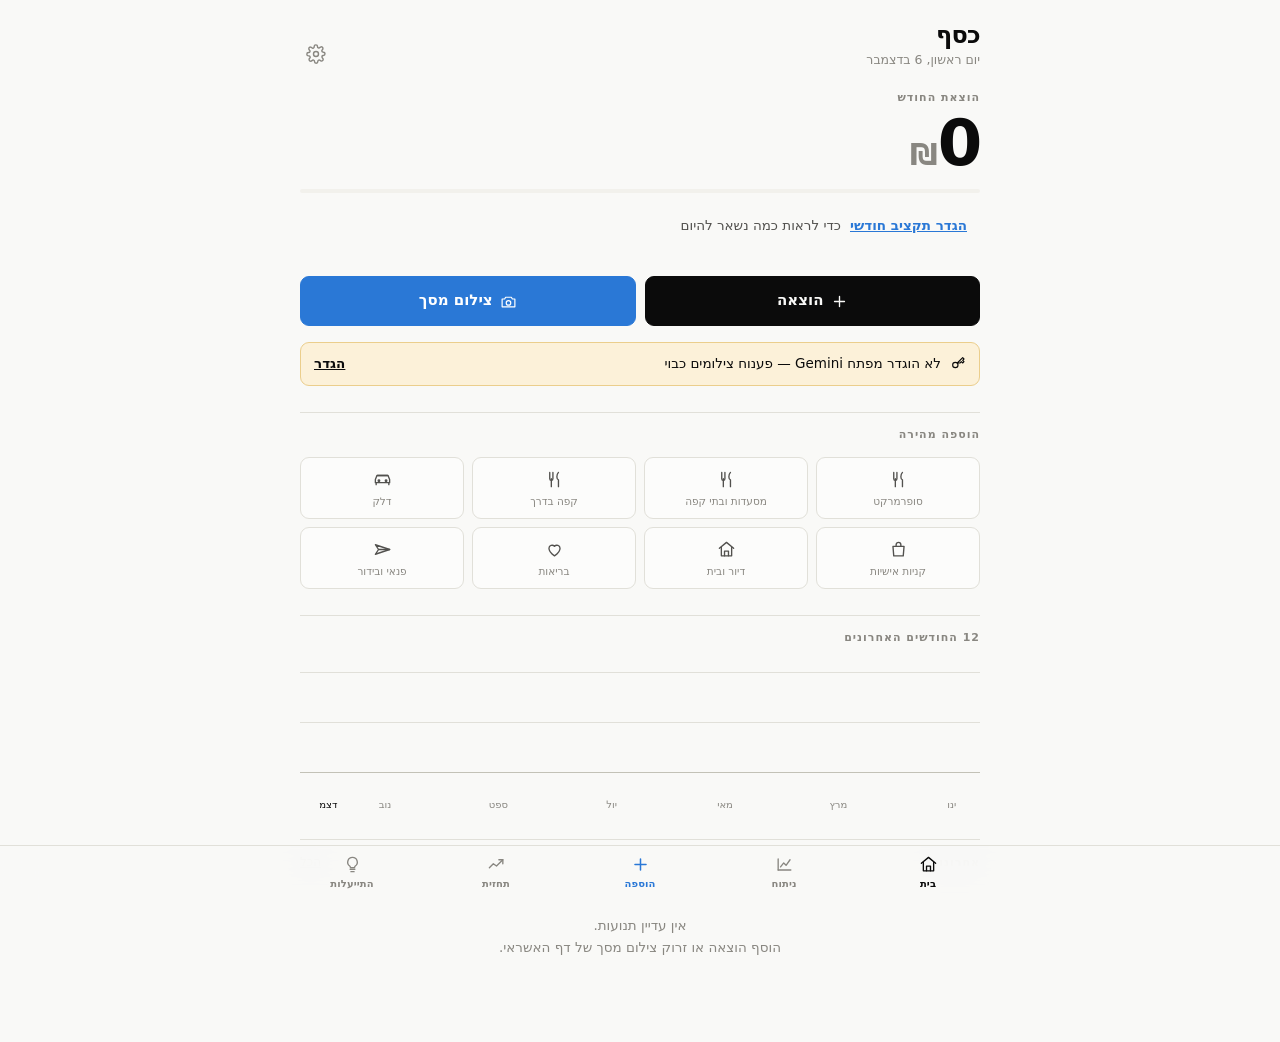
==== commit 3558f970: "אבטחה מקצה לקצה, שכבת סטטיסטיקה, ומסך תחזית אבטחה · CSP קשיח עם default-src 'none' ויעד רשת מותר יחי" ====
--- a/index.html
+++ b/index.html
@@ -2,6 +2,14 @@
 <html lang="he" dir="rtl">
 <head>
 <meta charset="utf-8">
+<!--
+  מדיניות תוכן קשיחה. XSS הוא כל מודל האיום כאן: אין שרת, ולכן הדרך היחידה
+  להוציא נתונים מהמכשיר היא קוד זר שרץ בעמוד. default-src 'none' חוסם הכל,
+  ומה שנפתח נפתח בשם. היעד היחיד שמותר לצאת אליו הוא נקודת הקצה של Gemini.
+  script-src ללא 'unsafe-inline' ו-'unsafe-eval' — אין סקריפט מוטבע בעמוד.
+-->
+<meta http-equiv="Content-Security-Policy" content="default-src 'none'; script-src 'self'; style-src 'self' 'unsafe-inline'; img-src 'self' data: blob:; connect-src 'self' https://generativelanguage.googleapis.com; manifest-src 'self'; worker-src 'self'; base-uri 'none'; form-action 'none'; frame-ancestors 'none'">
+<meta name="referrer" content="no-referrer">
 <meta name="viewport" content="width=device-width,initial-scale=1,viewport-fit=cover">
 <meta name="theme-color" content="#f9f9f7" media="(prefers-color-scheme: light)">
 <meta name="theme-color" content="#0d0d0d" media="(prefers-color-scheme: dark)">
@@ -44,7 +52,20 @@
 <symbol id="ic-x" viewBox="0 0 24 24" fill="none" stroke="currentColor" stroke-width="1.9" stroke-linecap="round"><path d="M6 6 18 18M18 6 6 18"/></symbol>
 <symbol id="ic-chev" viewBox="0 0 24 24" fill="none" stroke="currentColor" stroke-width="1.9" stroke-linecap="round" stroke-linejoin="round"><path d="m9 5 7 7-7 7"/></symbol>
 <symbol id="ic-moon" viewBox="0 0 24 24" fill="none" stroke="currentColor" stroke-width="1.7" stroke-linecap="round" stroke-linejoin="round"><path d="M20 14.5A8.5 8.5 0 0 1 9.5 4a8.5 8.5 0 1 0 10.5 10.5z"/></symbol>
+<symbol id="ic-trend" viewBox="0 0 24 24" fill="none" stroke="currentColor" stroke-width="1.7" stroke-linecap="round" stroke-linejoin="round"><path d="m3 16 5-5 4 3 8-8"/><path d="M15 6h5v5"/></symbol>
+<symbol id="ic-lock" viewBox="0 0 24 24" fill="none" stroke="currentColor" stroke-width="1.7" stroke-linecap="round" stroke-linejoin="round"><rect x="4.5" y="10.5" width="15" height="10" rx="2"/><path d="M8 10.5V7.5a4 4 0 0 1 8 0v3"/></symbol>
+<symbol id="ic-shield" viewBox="0 0 24 24" fill="none" stroke="currentColor" stroke-width="1.7" stroke-linecap="round" stroke-linejoin="round"><path d="M12 3 5 6v5.5c0 4.4 2.9 8.2 7 9.5 4.1-1.3 7-5.1 7-9.5V6z"/><path d="m9 12 2 2 4-4"/></symbol>
 </svg>
+
+<div class="sheet" id="sh-lock"><div class="veil"></div><div class="card">
+  <div class="grip"></div><h2 class="title">האפליקציה נעולה</h2>
+  <div id="lock-body"></div>
+</div></div>
+
+<div class="sheet" id="sh-pin"><div class="veil" data-close></div><div class="card">
+  <div class="grip"></div><h2 class="title" id="pin-title">קוד נעילה</h2>
+  <div id="pin-body"></div>
+</div></div>
 
 <div id="app">
 
@@ -110,6 +131,16 @@
   </header>
 
   <div class="tiles" id="an-tiles"></div>
+
+  <div class="sec">
+    <header><h2>מה השתנה מהחודש הקודם</h2><div class="aside" id="an-attr-aside"></div></header>
+    <div id="an-attribution"></div>
+  </div>
+
+  <div class="sec">
+    <header><h2>קצב ותחזית סוף חודש</h2><div class="aside" id="an-pace-aside"></div></header>
+    <div id="an-pace"></div>
+  </div>
 
   <div class="sec">
     <header><h2>מהכנסה לנטו</h2><div class="aside">מפל החודש</div></header>
@@ -170,6 +201,47 @@
     <header><h2>התחייבויות בתשלומים</h2></header>
     <div class="scroll-x" id="an-inst"></div>
   </div>
+
+  <div class="sec">
+    <header><h2>יציבות הקטגוריות</h2><div class="aside">מה אפשר לתקצב</div></header>
+    <div class="scroll-x" id="an-volatility"></div>
+    <div class="hint">מקדם השתנות נמוך = ההוצאה חוזרת על עצמה וניתן לתכנן עליה.
+      גבוה = כל תחזית על הקטגוריה הזו היא ניחוש, וגם התקציב עליה יהיה כזה.</div>
+  </div>
+
+  <div class="grid2">
+    <div class="sec">
+      <header><h2>ריכוזיות</h2></header>
+      <div id="an-concentration"></div>
+    </div>
+    <div class="sec">
+      <header><h2>לפי יום בשבוע</h2></header>
+      <div id="an-weekday"></div>
+    </div>
+  </div>
+
+  <div class="sec">
+    <header><h2>תזרים מצטבר</h2><div class="aside">נכנס פחות יצא, מצטבר</div></header>
+    <div id="an-cumulative"></div>
+  </div>
+</section>
+
+<!-- ==================== תחזית ==================== -->
+<section class="view" id="v-forecast">
+  <header class="pagehead">
+    <div><h1>תחזית</h1><div class="meta" id="fc-meta"></div></div>
+  </header>
+  <div class="hero" id="fc-hero"></div>
+  <div id="fc-body"></div>
+  <div class="sec">
+    <header><h2>איך זה מחושב</h2></header>
+    <div class="hint" style="margin:0">
+      הקבוע נלקח מהחיובים החוזרים שזוהו בפועל, לא מהערכה. המשתנה הוא
+      <b>חציון</b> שלושת החודשים האחרונים בניכוי הקבוע — חציון ולא ממוצע,
+      כדי שחודש חריג אחד לא יעוות את כל התחזית. התשלומים הפתוחים נוספים
+      לפי לוח הזמנים האמיתי שלהם, כולל החודש שבו כל אחד נגמר.
+    </div>
+  </div>
 </section>
 
 <!-- ==================== התייעלות ==================== -->
@@ -270,6 +342,11 @@
   </div>
 
   <div class="sec">
+    <header><h2>אבטחה</h2></header>
+    <div id="st-security"></div>
+  </div>
+
+  <div class="sec">
     <header><h2>תצוגה</h2></header>
     <div class="chipset" id="st-theme"></div>
   </div>
@@ -289,8 +366,8 @@
     <button data-go="home" class="on"><svg><use href="#ic-home"/></svg>בית</button>
     <button data-go="analysis"><svg><use href="#ic-chart"/></svg>ניתוח</button>
     <button id="act-add-2" class="cta"><svg><use href="#ic-plus"/></svg>הוספה</button>
+    <button data-go="forecast"><svg><use href="#ic-trend"/></svg>תחזית</button>
     <button data-go="insights"><svg><use href="#ic-bulb"/></svg>התייעלות</button>
-    <button data-go="ledger"><svg><use href="#ic-list"/></svg>תנועות</button>
   </div>
 </nav>
 
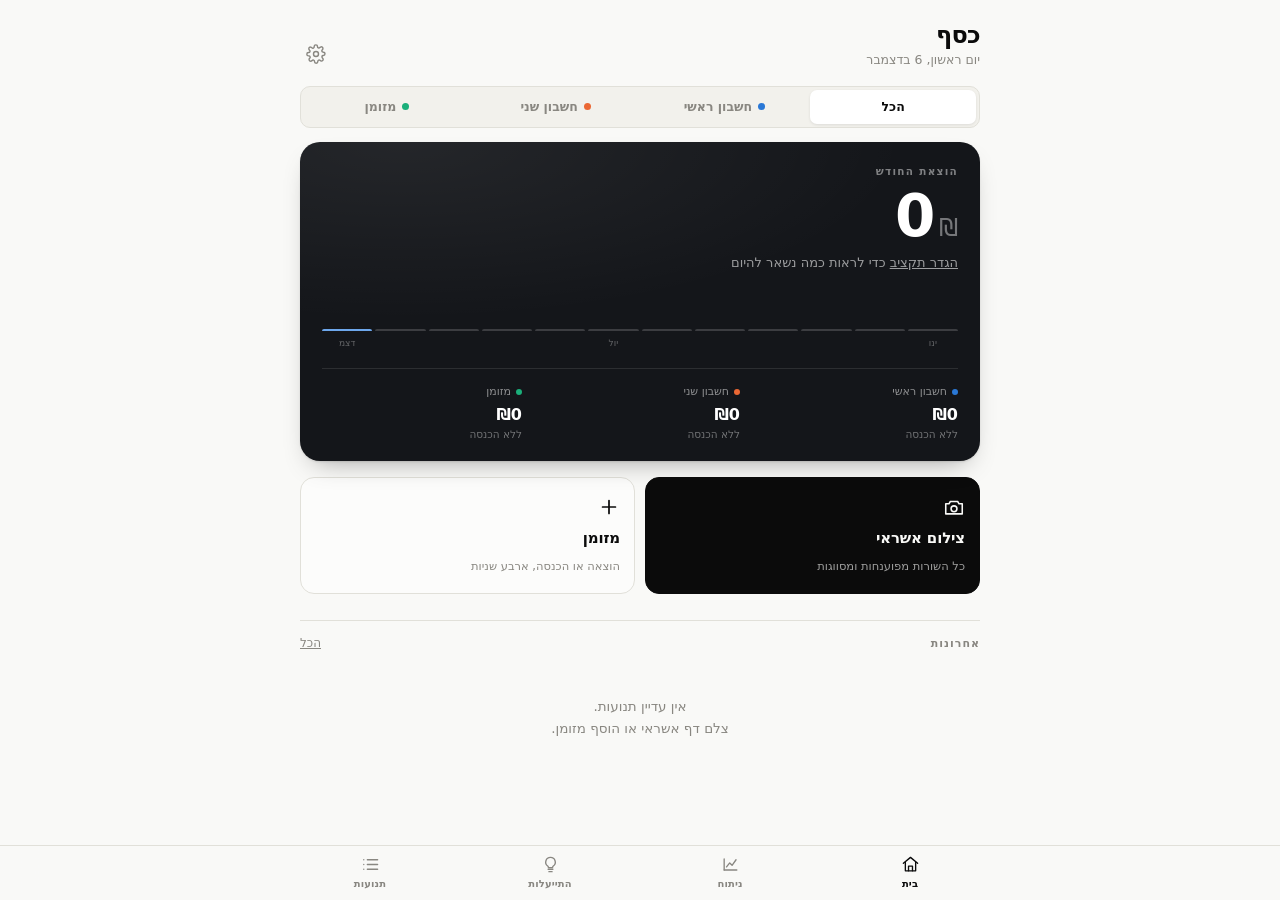
==== commit 61036feb: "חשבונות במקום מקורות, מסך בית חדש, וצמצום ממשק חשבונות — הציר השני הוחלף במה שקיים במציאות: שני חשבו" ====
--- a/index.html
+++ b/index.html
@@ -81,32 +81,24 @@
     </button>
   </header>
 
-  <div class="hero">
-    <div class="eyebrow" id="hero-eyebrow">נשאר להוציא היום</div>
-    <div class="fig" id="hero-fig">—</div>
-    <div class="meter" id="hero-meter" hidden><i></i></div>
-    <div class="note" id="hero-note"></div>
-  </div>
-
-  <div class="btnrow" style="margin-bottom:16px">
-    <button class="btn" id="act-add"><svg><use href="#ic-plus"/></svg>הוצאה</button>
-    <button class="btn accent" id="act-shot"><svg><use href="#ic-camera"/></svg>צילום מסך</button>
+  <div class="segmented" id="acct-switch"></div>
+
+  <div class="board" id="board"></div>
+
+  <div class="actions">
+    <button class="action primary" id="act-shot">
+      <svg><use href="#ic-camera"/></svg>
+      <span class="t">צילום אשראי</span>
+      <span class="s">כל השורות מפוענחות ומסווגות</span>
+    </button>
+    <button class="action" id="act-cash">
+      <svg><use href="#ic-plus"/></svg>
+      <span class="t">מזומן</span>
+      <span class="s">הוצאה או הכנסה, ארבע שניות</span>
+    </button>
   </div>
 
   <div id="home-alerts"></div>
-
-  <div class="sec">
-    <header><h2>הוספה מהירה</h2></header>
-    <div class="quickgrid" id="quick"></div>
-  </div>
-
-  <div class="sec">
-    <header>
-      <h2>12 החודשים האחרונים</h2>
-      <div class="aside" id="trend-aside"></div>
-    </header>
-    <div id="trend"></div>
-  </div>
 
   <div class="sec">
     <header>
@@ -149,12 +141,12 @@
 
   <div class="sec">
     <header>
-      <h2>מקורות — הכנסה מול הוצאה</h2>
-      <div class="viewtoggle" data-toggle="streams">
+      <h2>חשבונות — הכנסה מול הוצאה</h2>
+      <div class="viewtoggle" data-toggle="accounts">
         <button data-mode="chart" class="on">גרף</button><button data-mode="table">טבלה</button>
       </div>
     </header>
-    <div id="an-streams"></div>
+    <div id="an-accounts"></div>
     <div class="legend">
       <span><i class="swatch" style="background:var(--pos)"></i>נכנס</span>
       <span><i class="swatch" style="background:var(--neg)"></i>יצא</span>
@@ -224,25 +216,16 @@
     <header><h2>תזרים מצטבר</h2><div class="aside">נכנס פחות יצא, מצטבר</div></header>
     <div id="an-cumulative"></div>
   </div>
+
+  <div class="sec">
+    <header><h2>תחזית שלושה חודשים</h2><div class="aside" id="fc-meta"></div></header>
+    <div id="fc-body"></div>
+    <div class="hint">הקבוע נלקח מהחיובים החוזרים שזוהו בפועל. המשתנה הוא <b>חציון</b>
+      שלושת החודשים האחרונים בניכוי הקבוע — חציון ולא ממוצע, כדי שחודש חריג אחד
+      לא יעוות את התחזית. תשלומים פתוחים נוספים לפי הלוח האמיתי שלהם.</div>
+  </div>
 </section>
 
-<!-- ==================== תחזית ==================== -->
-<section class="view" id="v-forecast">
-  <header class="pagehead">
-    <div><h1>תחזית</h1><div class="meta" id="fc-meta"></div></div>
-  </header>
-  <div class="hero" id="fc-hero"></div>
-  <div id="fc-body"></div>
-  <div class="sec">
-    <header><h2>איך זה מחושב</h2></header>
-    <div class="hint" style="margin:0">
-      הקבוע נלקח מהחיובים החוזרים שזוהו בפועל, לא מהערכה. המשתנה הוא
-      <b>חציון</b> שלושת החודשים האחרונים בניכוי הקבוע — חציון ולא ממוצע,
-      כדי שחודש חריג אחד לא יעוות את כל התחזית. התשלומים הפתוחים נוספים
-      לפי לוח הזמנים האמיתי שלהם, כולל החודש שבו כל אחד נגמר.
-    </div>
-  </div>
-</section>
 
 <!-- ==================== התייעלות ==================== -->
 <section class="view" id="v-insights">
@@ -305,10 +288,11 @@
   </div>
 
   <div class="sec">
-    <header><h2>מקורות — מרכזי רווח</h2></header>
-    <div id="st-streams"></div>
-    <button class="btn ghost sm" id="st-addstream" style="margin-top:11px">מקור חדש</button>
-    <div class="hint">כל תנועה משויכת למקור. כך אפשר לשאול "כמה המסחר באמת הכניס אחרי כל העלויות" — במקום לראות את ההוצאות וההכנסות בשני מקומות נפרדים.</div>
+    <header><h2>חשבונות</h2></header>
+    <div id="st-accounts"></div>
+    <button class="btn ghost sm" id="st-addaccount" style="margin-top:11px">חשבון חדש</button>
+    <div class="hint">כל תנועה שייכת לחשבון. בבית אפשר לעבור בין החשבונות או לראות את כולם יחד,
+      וההכנסות וההוצאות של כל חשבון מוצגות באותה תמונה.</div>
   </div>
 
   <div class="sec">
@@ -365,32 +349,32 @@
   <div class="in">
     <button data-go="home" class="on"><svg><use href="#ic-home"/></svg>בית</button>
     <button data-go="analysis"><svg><use href="#ic-chart"/></svg>ניתוח</button>
-    <button id="act-add-2" class="cta"><svg><use href="#ic-plus"/></svg>הוספה</button>
-    <button data-go="forecast"><svg><use href="#ic-trend"/></svg>תחזית</button>
     <button data-go="insights"><svg><use href="#ic-bulb"/></svg>התייעלות</button>
+    <button data-go="ledger"><svg><use href="#ic-list"/></svg>תנועות</button>
   </div>
 </nav>
 
 <!-- ==================== מגירות ==================== -->
 <div class="sheet" id="sh-add"><div class="veil" data-close></div><div class="card">
   <div class="grip"></div>
-  <h2 class="title" id="add-title">הוצאה חדשה</h2>
+  <div class="segmented" id="add-dir"></div>
   <div class="amount"><span class="v zero" id="add-amt">0</span><span class="cur" id="add-cur"> ₪</span></div>
   <div class="chipset" id="add-quick" style="margin-bottom:12px"></div>
   <div class="keys" id="add-keys"></div>
-  <div class="field"><input class="inp" id="add-merch" placeholder="על מה / ממי? (רשות)" autocomplete="off"></div>
+  <div class="field"><input class="inp" id="add-merch" placeholder="על מה? (רשות)" autocomplete="off"></div>
   <div class="pair" style="margin-bottom:12px">
     <div class="field" style="margin:0"><label>קטגוריה</label>
       <button class="inp" id="add-cat" style="text-align:right">בחירה</button></div>
-    <div class="field" style="margin:0"><label>מקור</label>
-      <select class="inp" id="add-stream"></select></div>
-  </div>
-  <div class="pair" style="margin-bottom:12px">
-    <div class="field" style="margin:0"><label>תאריך</label><input class="inp" id="add-date" type="date"></div>
-    <div class="field" style="margin:0"><label>אמצעי</label><select class="inp" id="add-method"></select></div>
-  </div>
-  <div class="chipset" id="add-flags" style="margin-bottom:14px"></div>
+    <div class="field" style="margin:0"><label>חשבון</label>
+      <select class="inp" id="add-account"></select></div>
+  </div>
+  <div class="field"><label>תאריך</label><input class="inp" id="add-date" type="date"></div>
   <button class="btn accent" id="add-save">שמירה</button>
+  <button class="btn ghost" id="add-more" style="margin-top:9px">אפשרויות נוספות</button>
+  <div id="add-extra" hidden style="margin-top:12px">
+    <div class="field"><label>אמצעי תשלום</label><select class="inp" id="add-method"></select></div>
+    <div class="chipset" id="add-flags"></div>
+  </div>
 </div></div>
 
 <div class="sheet" id="sh-cat"><div class="veil" data-close></div><div class="card">
@@ -413,9 +397,9 @@
   <div id="fixed-body"></div>
 </div></div>
 
-<div class="sheet" id="sh-stream"><div class="veil" data-close></div><div class="card">
+<div class="sheet" id="sh-account"><div class="veil" data-close></div><div class="card">
   <div class="grip"></div><h2 class="title">מקור</h2>
-  <div id="stream-body"></div>
+  <div id="account-body"></div>
 </div></div>
 
 <div class="toast" id="toast"></div>
--- a/style.css
+++ b/style.css
@@ -80,6 +80,8 @@
 /* ---------- בסיס ---------- */
 
 *, *::before, *::after { box-sizing: border-box; -webkit-tap-highlight-color: transparent; }
+/* display מפורש בכל כלל גובר על ברירת המחדל של [hidden] — מחזירים את הסדר */
+[hidden] { display: none !important; }
 html, body { margin: 0; padding: 0; }
 html { -webkit-text-size-adjust: 100%; }
 body {
@@ -122,6 +124,88 @@
 
 .panel { background: var(--surface); border: 1px solid var(--rule); border-radius: 10px; padding: 16px; }
 .panel + .panel { margin-top: 10px; }
+
+/* ============================================================
+   לוח החשבון — האלמנט החתום של האפליקציה.
+   משטח כהה על עמוד בהיר: ניגודיות היא מה שיוצר נוכחות, לא קישוט.
+   הוא נושא את המספר, את המגמה ואת פילוח החשבונות ביחידה אחת.
+   ============================================================ */
+
+.board {
+  background: #14161a; color: #fff; border-radius: 20px; padding: 22px 22px 18px;
+  margin: 4px 0 16px; position: relative; overflow: hidden;
+  box-shadow: 0 1px 2px rgba(0,0,0,.10), 0 12px 28px -14px rgba(0,0,0,.42);
+}
+.board::after {
+  content: ''; position: absolute; inset: 0; pointer-events: none;
+  background: radial-gradient(120% 90% at 15% 0%, rgba(255,255,255,.07), transparent 62%);
+}
+.board > * { position: relative; z-index: 1; }
+
+.board .eyebrow {
+  font-size: 10.5px; font-weight: 660; letter-spacing: .12em; text-transform: uppercase;
+  color: rgba(255,255,255,.46); margin-bottom: 10px;
+}
+.board .fig {
+  font-size: clamp(42px, 12.5vw, 58px); font-weight: 660; letter-spacing: -.04em;
+  line-height: .94; font-variant-numeric: proportional-nums; display: flex;
+  align-items: baseline; gap: .1em;
+}
+.board .fig .cur { font-size: .42em; font-weight: 500; color: rgba(255,255,255,.42); letter-spacing: 0; }
+.board .fig.neg { color: #ff8a8a; }
+.board .sub { color: rgba(255,255,255,.58); font-size: 13px; margin-top: 11px; }
+.board .sub b { color: #fff; font-weight: 600; }
+
+.board .meter { background: rgba(255,255,255,.12); margin-top: 15px; height: 5px; border-radius: 3px; }
+.board .meter i { background: #6da7ec; }
+.board .meter i.over { background: #ff8a8a; }
+
+/* מגמה משולבת בתוך הלוח — לא מקטע נפרד */
+.board .spark { margin-top: 18px; display: flex; align-items: flex-end; gap: 3px; height: 40px; }
+.board .spark i {
+  flex: 1; background: rgba(255,255,255,.17); border-radius: 2px 2px 0 0; min-height: 2px;
+  transition: height .5s cubic-bezier(.2,.8,.3,1);
+}
+.board .spark i.now { background: #6da7ec; }
+.board .sparkx { display: flex; gap: 3px; margin-top: 6px; }
+.board .sparkx span { flex: 1; text-align: center; font-size: 9px; color: rgba(255,255,255,.34); }
+
+/* פילוח חשבונות בתוך הלוח */
+.board .accts { display: flex; gap: 18px; margin-top: 18px; padding-top: 15px; border-top: 1px solid rgba(255,255,255,.10); }
+.board .acct { flex: 1; min-width: 0; }
+.board .acct .n { font-size: 11px; color: rgba(255,255,255,.52); display: flex; align-items: center; gap: 5px; }
+.board .acct .n i { width: 6px; height: 6px; border-radius: 50%; flex: 0 0 6px; }
+.board .acct .v { font-size: 16px; font-weight: 640; margin-top: 3px; font-variant-numeric: tabular-nums; }
+.board .acct .d { font-size: 10.5px; color: rgba(255,255,255,.40); margin-top: 1px; font-variant-numeric: tabular-nums; }
+
+/* ---------- בורר חשבון ---------- */
+
+.segmented {
+  display: flex; background: var(--surface-sunk); border: 1px solid var(--rule);
+  border-radius: 10px; padding: 3px; gap: 3px; margin-bottom: 14px;
+}
+.segmented button {
+  flex: 1; padding: 8px 6px; border-radius: 7px; font-size: 12.5px; font-weight: 560;
+  color: var(--ink-3); white-space: nowrap; overflow: hidden; text-overflow: ellipsis;
+  display: flex; align-items: center; justify-content: center; gap: 6px; transition: .12s;
+}
+.segmented button i { width: 7px; height: 7px; border-radius: 50%; flex: 0 0 7px; }
+.segmented button.on { background: var(--surface-hi); color: var(--ink); font-weight: 640; box-shadow: 0 1px 3px rgba(0,0,0,.09); }
+
+/* ---------- שתי פעולות הענק ---------- */
+
+.actions { display: grid; grid-template-columns: 1fr 1fr; gap: 10px; margin-bottom: 18px; }
+.action {
+  border-radius: 14px; padding: 18px 14px; display: flex; flex-direction: column;
+  align-items: flex-start; gap: 10px; border: 1px solid var(--rule); background: var(--surface);
+  transition: transform .1s, border-color .12s;
+}
+.action:active { transform: scale(.975); }
+.action svg { width: 22px; height: 22px; }
+.action .t { font-size: 15px; font-weight: 620; letter-spacing: -.01em; }
+.action .s { font-size: 11.5px; color: var(--ink-3); line-height: 1.35; text-align: right; }
+.action.primary { background: var(--ink); border-color: var(--ink); color: var(--plane); }
+.action.primary .s { color: color-mix(in srgb, var(--plane) 62%, transparent); }
 
 /* ---------- מספר גיבור ---------- */
 
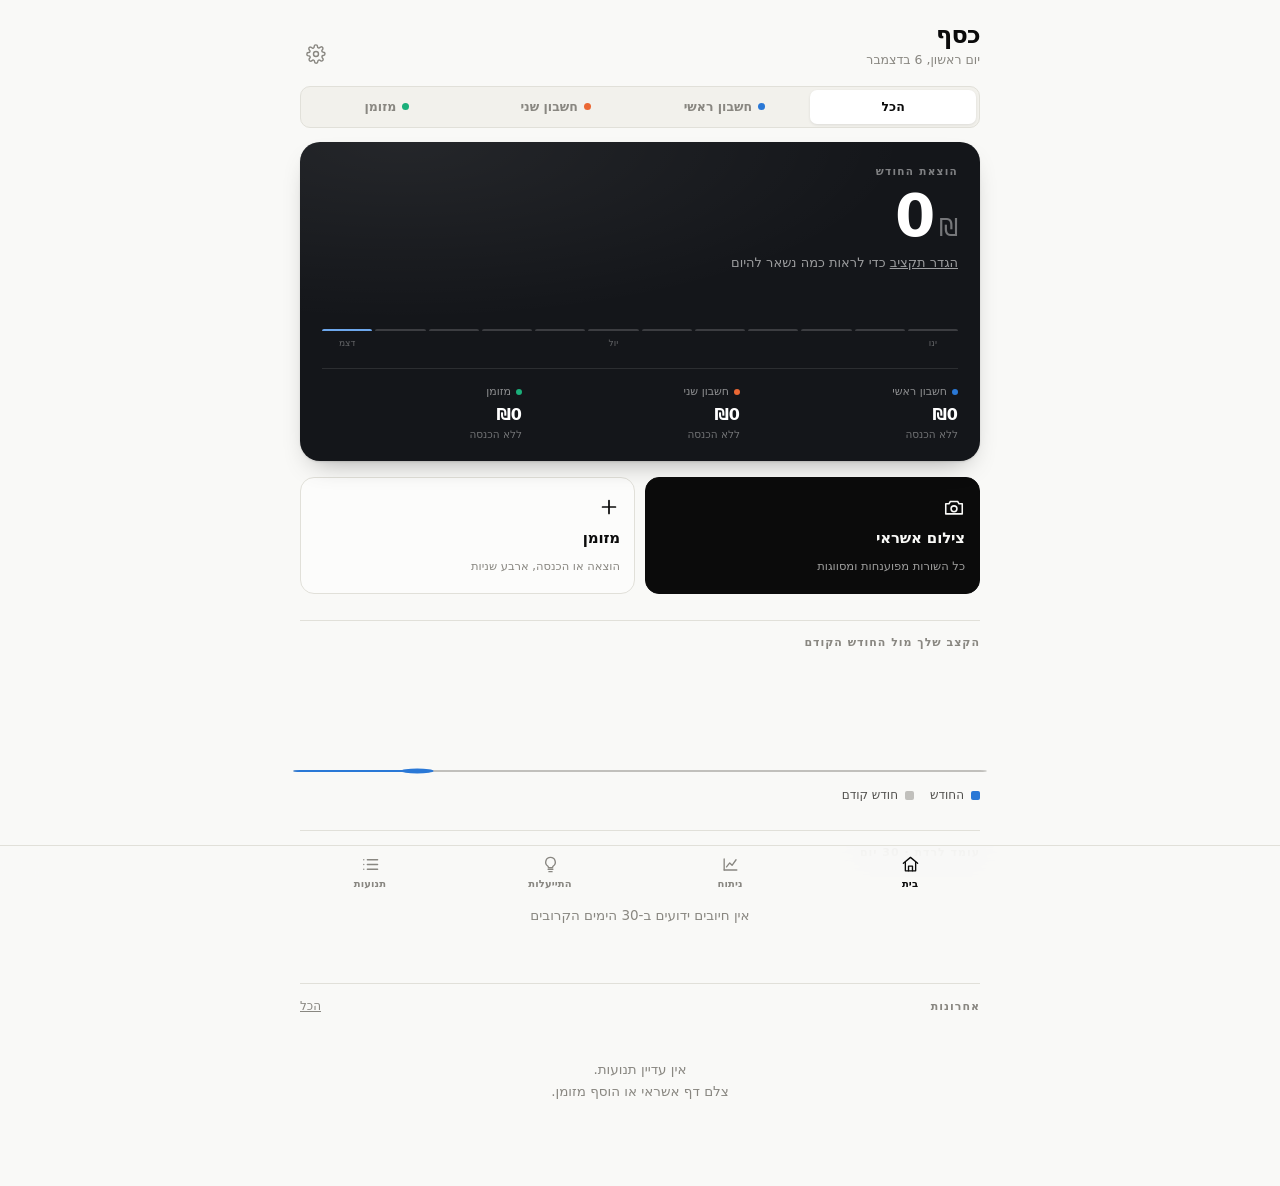
==== commit 57de3c83: "סנקי, קו קצב יומי, חיובים צפויים, והשלכה שפויה אחרי מעבר על Copilot, Monarch, Mercury ו-Ramp — נסגרו" ====
--- a/index.html
+++ b/index.html
@@ -102,6 +102,26 @@
 
   <div class="sec">
     <header>
+      <h2>הקצב שלך מול החודש הקודם</h2>
+      <div class="aside" id="pace-aside"></div>
+    </header>
+    <div id="home-line"></div>
+    <div class="legend">
+      <span><i class="swatch" style="background:var(--s1)"></i>החודש</span>
+      <span><i class="swatch" style="background:var(--ink-3);opacity:.5"></i>חודש קודם</span>
+    </div>
+  </div>
+
+  <div class="sec">
+    <header>
+      <h2>עומד לרדת · 30 יום</h2>
+      <div class="aside" id="upcoming-aside"></div>
+    </header>
+    <div id="upcoming"></div>
+  </div>
+
+  <div class="sec">
+    <header>
       <h2>אחרונות</h2>
       <button class="aside" id="see-all" style="text-decoration:underline">הכל</button>
     </header>
@@ -135,6 +155,11 @@
   </div>
 
   <div class="sec">
+    <header><h2>זרימת הכסף</h2><div class="aside" id="an-flow-aside"></div></header>
+    <div id="an-sankey"></div>
+  </div>
+
+  <div class="sec">
     <header><h2>מהכנסה לנטו</h2><div class="aside">מפל החודש</div></header>
     <div id="an-waterfall"></div>
   </div>
@@ -164,7 +189,11 @@
   </div>
 
   <div class="sec">
-    <header><h2>הרכב לאורך זמן</h2><div class="aside">6 חודשים</div></header>
+    <header><h2>הרכב לאורך זמן</h2>
+      <div class="viewtoggle" data-toggle="stack">
+        <button data-mode="chart" class="on">גרף</button><button data-mode="table">טבלה</button>
+      </div>
+    </header>
     <div id="an-stack"></div>
   </div>
 
@@ -180,7 +209,12 @@
   </div>
 
   <div class="sec">
-    <header><h2>מפת הוצאה יומית</h2><div class="aside" id="an-heat-aside"></div></header>
+    <header><h2>מפת הוצאה יומית</h2>
+      <div class="viewtoggle" data-toggle="heat">
+        <button data-mode="chart" class="on">מפה</button><button data-mode="table">טבלה</button>
+      </div>
+    </header>
+    <div class="aside" id="an-heat-aside" style="font-size:12px;color:var(--ink-3);margin-bottom:10px"></div>
     <div id="an-heat"></div>
   </div>
 
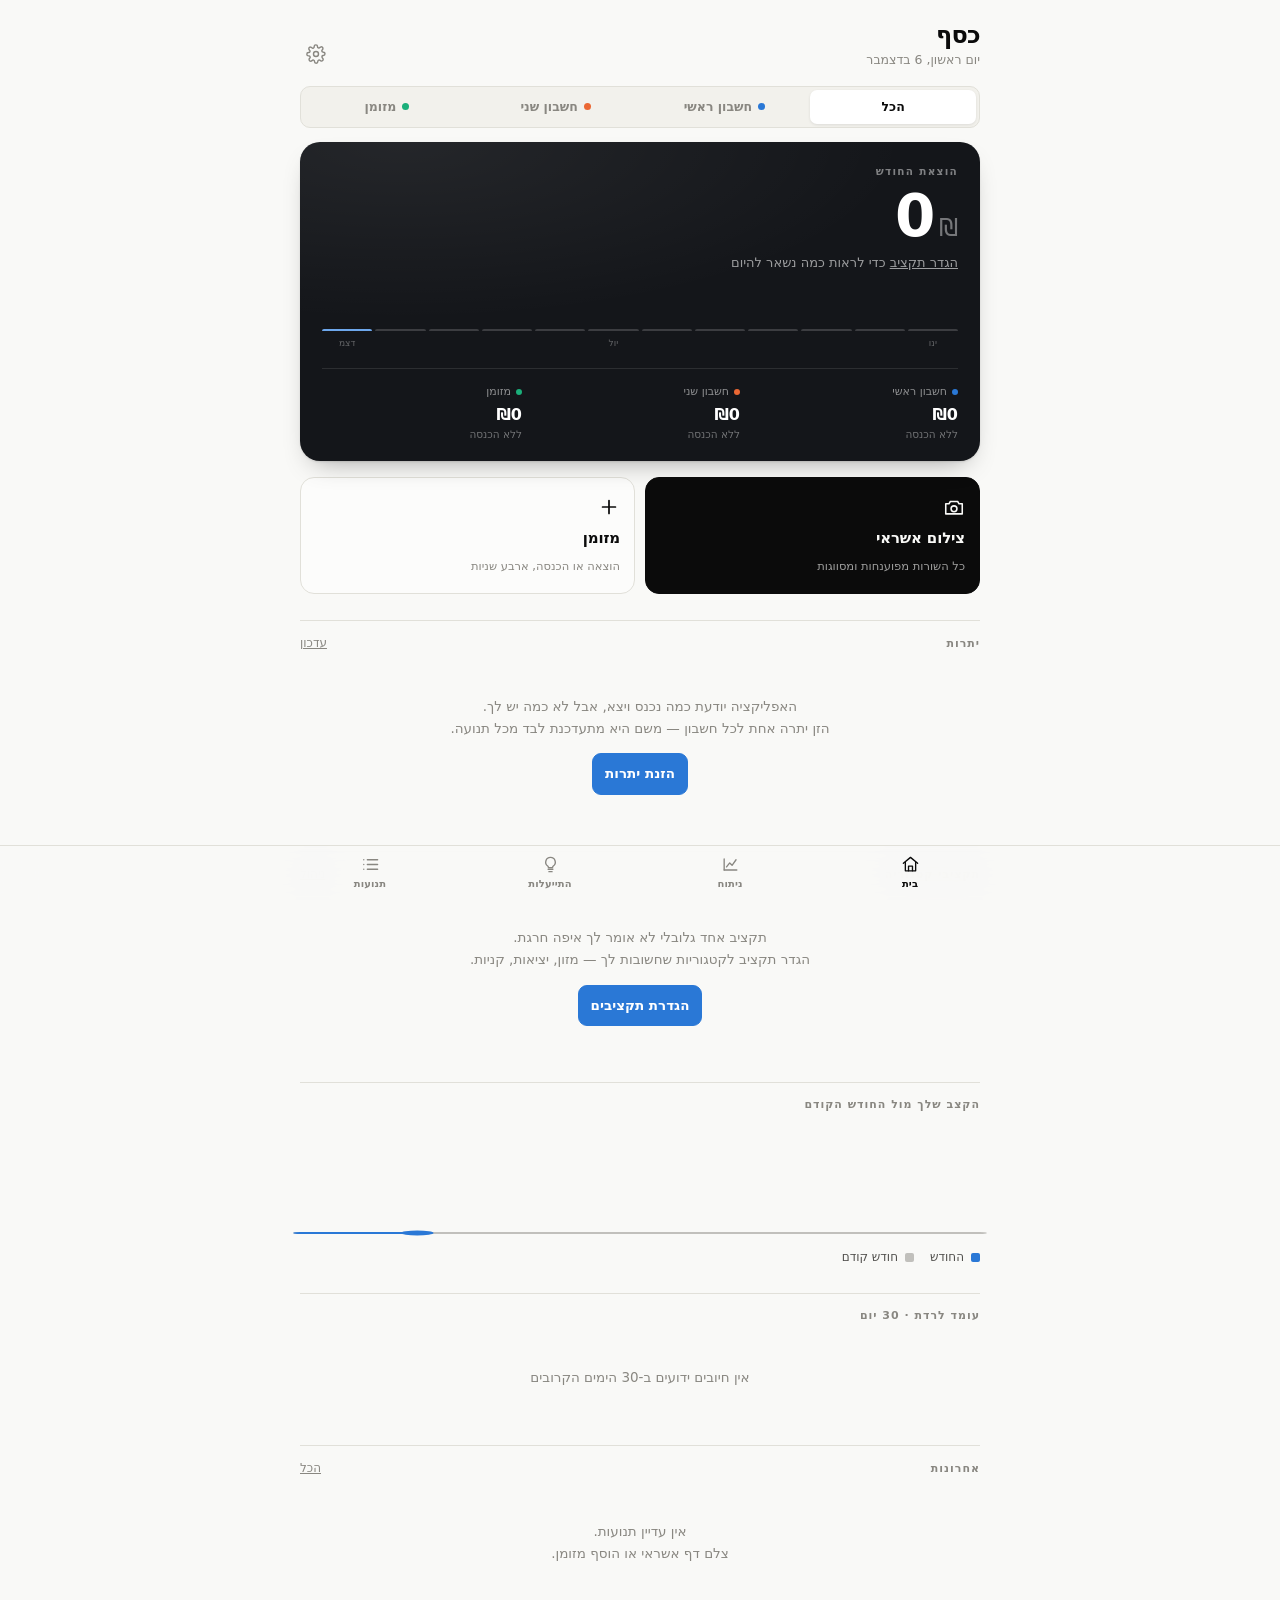
==== commit 5a2371c2: "יתרות ושווי נקי, תקציבי קטגוריה, תגיות, פיצול וניהול חוקים יתרות — עד היום האפליקציה עקבה אחרי תזרים" ====
--- a/index.html
+++ b/index.html
@@ -102,6 +102,22 @@
 
   <div class="sec">
     <header>
+      <h2>יתרות</h2>
+      <button class="aside" id="edit-balances" style="text-decoration:underline">עדכון</button>
+    </header>
+    <div id="balances"></div>
+  </div>
+
+  <div class="sec">
+    <header>
+      <h2>תקציבי קטגוריה</h2>
+      <button class="aside" id="edit-budgets" style="text-decoration:underline">ניהול</button>
+    </header>
+    <div id="budgets"></div>
+  </div>
+
+  <div class="sec">
+    <header>
       <h2>הקצב שלך מול החודש הקודם</h2>
       <div class="aside" id="pace-aside"></div>
     </header>
@@ -354,9 +370,12 @@
   </div>
 
   <div class="sec">
-    <header><h2>מילון לומד</h2></header>
-    <div class="hint" id="st-rules" style="margin:0"></div>
-    <button class="btn ghost sm" id="st-clearrules" style="margin-top:11px">איפוס</button>
+    <header><h2>חוקי סיווג</h2></header>
+    <div class="hint" id="st-rules" style="margin:0 0 11px"></div>
+    <div class="btnrow">
+      <button class="btn ghost sm" id="st-managerules">ניהול חוקים</button>
+      <button class="btn ghost sm" id="st-clearrules">איפוס</button>
+    </div>
   </div>
 
   <div class="sec">
@@ -432,8 +451,28 @@
 </div></div>
 
 <div class="sheet" id="sh-account"><div class="veil" data-close></div><div class="card">
-  <div class="grip"></div><h2 class="title">מקור</h2>
+  <div class="grip"></div><h2 class="title">חשבון</h2>
   <div id="account-body"></div>
+</div></div>
+
+<div class="sheet" id="sh-balances"><div class="veil" data-close></div><div class="card">
+  <div class="grip"></div><h2 class="title">עדכון יתרות</h2>
+  <div id="balances-body"></div>
+</div></div>
+
+<div class="sheet" id="sh-budgets"><div class="veil" data-close></div><div class="card">
+  <div class="grip"></div><h2 class="title">תקציבי קטגוריה</h2>
+  <div id="budgets-body"></div>
+</div></div>
+
+<div class="sheet" id="sh-split"><div class="veil" data-close></div><div class="card">
+  <div class="grip"></div><h2 class="title">פיצול תנועה</h2>
+  <div id="split-body"></div>
+</div></div>
+
+<div class="sheet" id="sh-rules"><div class="veil" data-close></div><div class="card">
+  <div class="grip"></div><h2 class="title">חוקי סיווג</h2>
+  <div id="rules-body"></div>
 </div></div>
 
 <div class="toast" id="toast"></div>
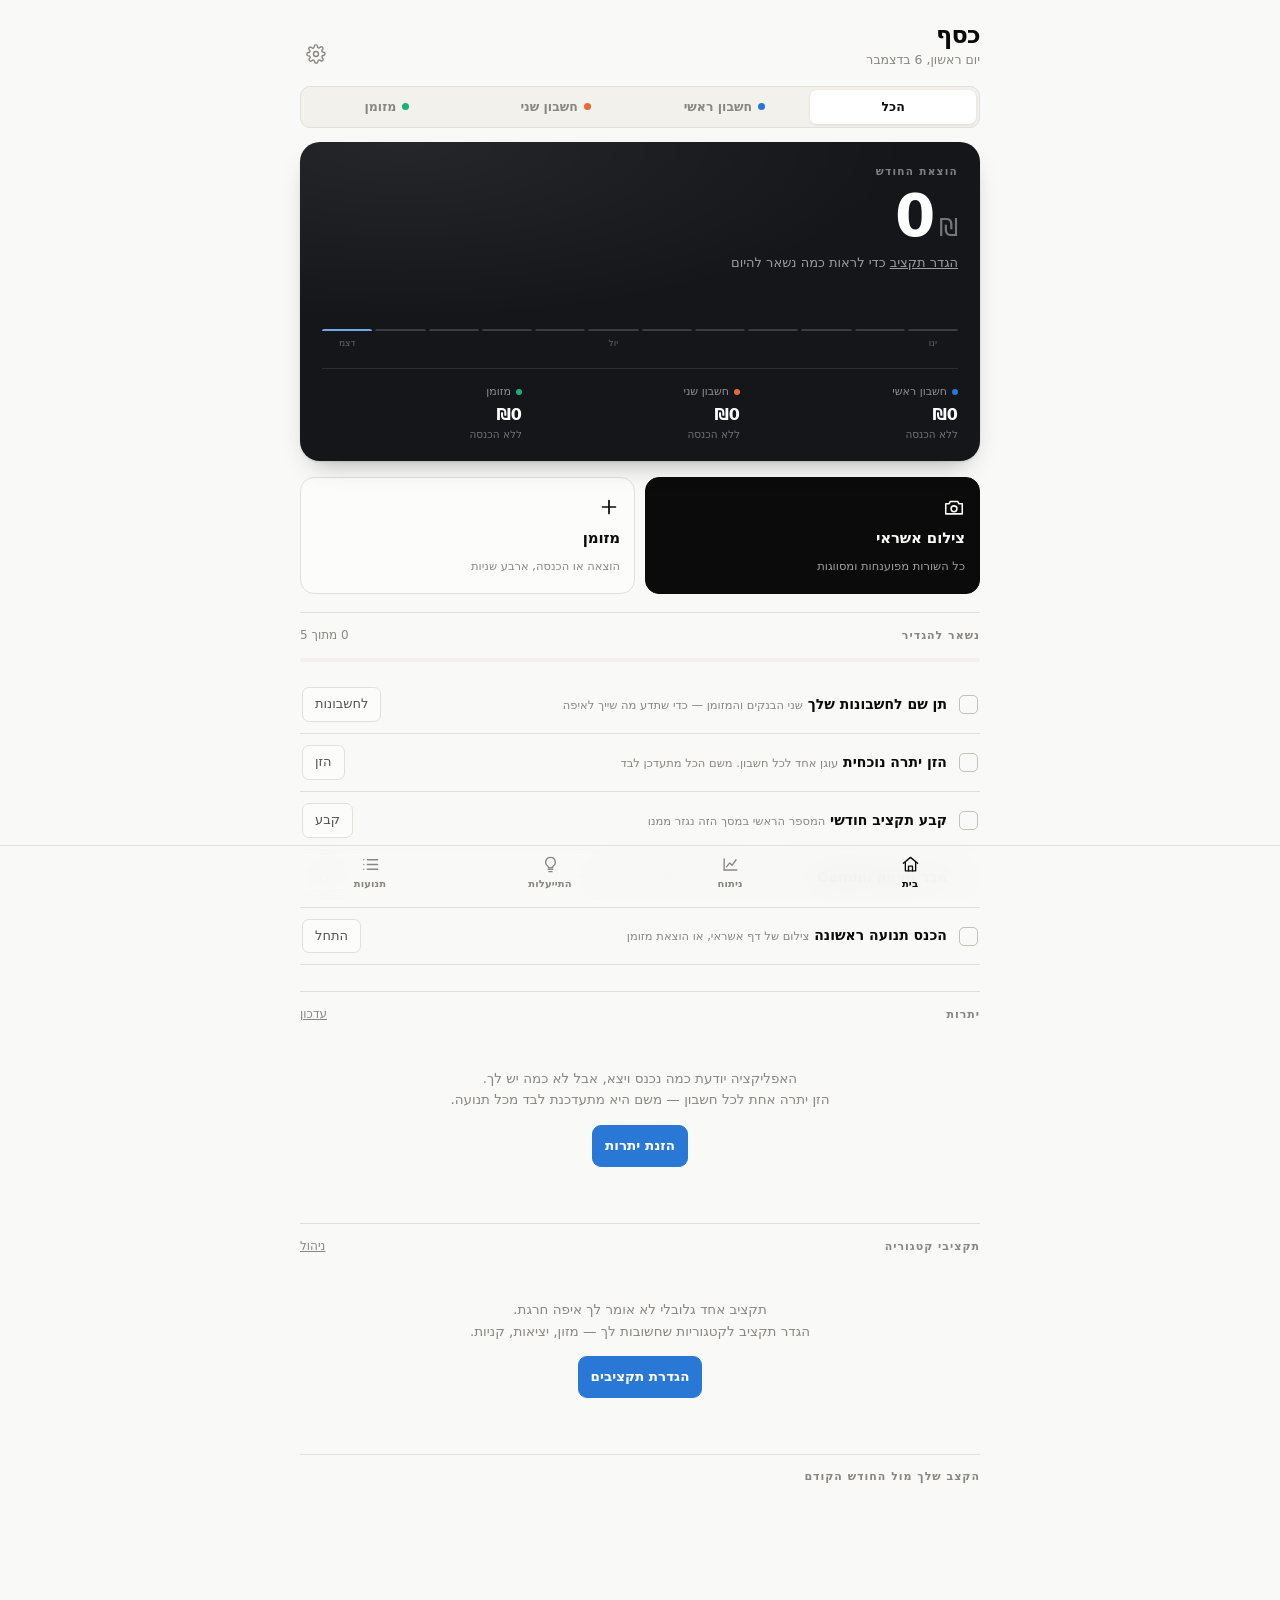
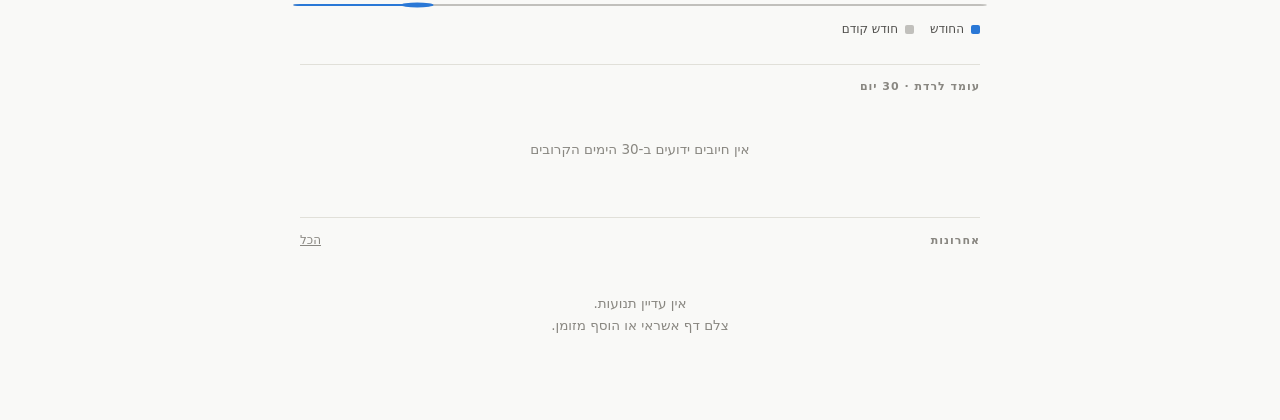
==== commit ad4b330c: "רשימת התחלה, סיכום שבועי, וסינון מתקדם אפליקציה ריקה היא מבוי סתום — הכל עובד ושום דבר לא מראה כלום." ====
--- a/index.html
+++ b/index.html
@@ -98,7 +98,9 @@
     </button>
   </div>
 
+  <div id="setup" hidden></div>
   <div id="home-alerts"></div>
+  <div id="recap" hidden></div>
 
   <div class="sec">
     <header>
@@ -305,6 +307,19 @@
     <input class="inp" id="q" placeholder="חיפוש בית עסק, הערה או קטגוריה" autocomplete="off" type="search">
   </div>
   <div class="filterbar" id="lg-filters"></div>
+  <details id="lg-adv">
+    <summary>סינון מתקדם</summary>
+    <div class="pair">
+      <div class="field" style="margin:0"><label>מתאריך</label><input class="inp" type="date" id="lg-from"></div>
+      <div class="field" style="margin:0"><label>עד תאריך</label><input class="inp" type="date" id="lg-to"></div>
+    </div>
+    <div class="pair">
+      <div class="field" style="margin:0"><label>מסכום ₪</label><input class="inp" type="number" inputmode="decimal" id="lg-min"></div>
+      <div class="field" style="margin:0"><label>עד סכום ₪</label><input class="inp" type="number" inputmode="decimal" id="lg-max"></div>
+    </div>
+    <div class="chipset" id="lg-tags"></div>
+    <button class="btn ghost sm" id="lg-clear">נקה סינון</button>
+  </details>
   <div id="lg-list"></div>
 </section>
 
--- a/style.css
+++ b/style.css
@@ -283,6 +283,24 @@
 .row .amt.in { color: var(--delta-up); }
 .row .amt.neutral { color: var(--ink-3); }
 
+#lg-adv { margin: 4px 0 12px; }
+#lg-adv summary {
+  cursor: pointer; font-size: 12.5px; color: var(--ink-3); padding: 6px 2px;
+  list-style: none; user-select: none;
+}
+#lg-adv summary::-webkit-details-marker { display: none; }
+#lg-adv summary::before { content: '＋ '; }
+#lg-adv[open] summary::before { content: '－ '; }
+#lg-adv[open] summary { color: var(--ink-2); font-weight: 600; }
+#lg-adv > *:not(summary) { animation: fade .16s ease; }
+
+.selbox {
+  width: 19px; height: 19px; flex: 0 0 19px; border-radius: 5px;
+  border: 1.5px solid var(--rule-2); display: grid; place-items: center;
+  color: var(--accent-ink); transition: .1s;
+}
+.selbox.on { background: var(--accent); border-color: var(--accent); }
+
 .pill {
   display: inline-block; font-size: 10px; font-weight: 600; padding: 1px 6px; border-radius: 4px;
   background: var(--surface-sunk); color: var(--ink-3); margin-inline-start: 6px; vertical-align: 1px;
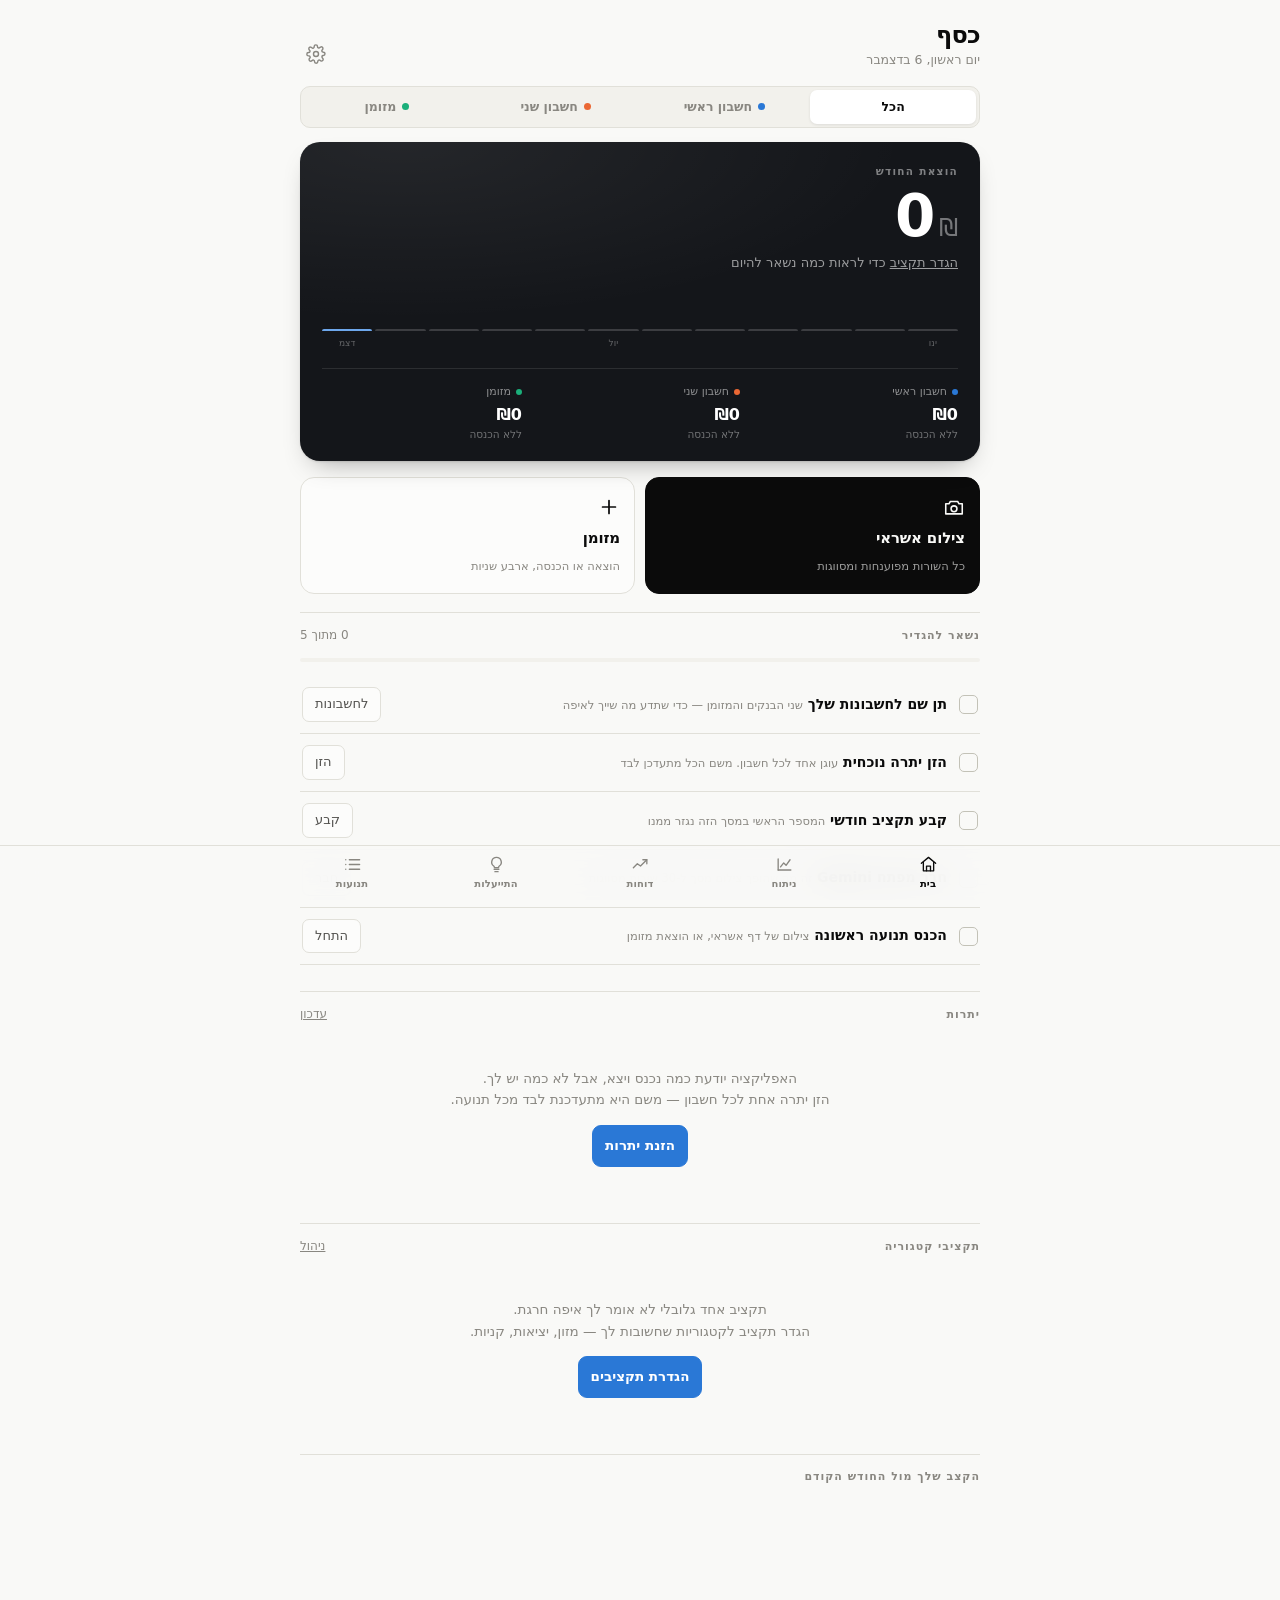
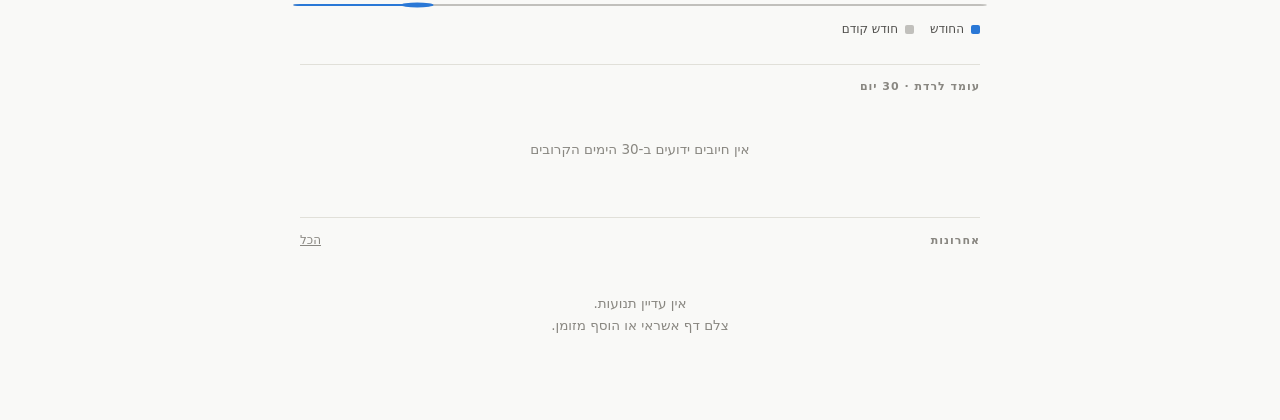
==== commit b3f6a426: "﻿שכבת העושר: מסך דוחות, בית-עסק כדלת, ושאילתות בשפה חופשית מסך חמישי — דוחות: · סגירת חודש — החודש ש" ====
--- a/index.html
+++ b/index.html
@@ -163,6 +163,16 @@
   <div class="tiles" id="an-tiles"></div>
 
   <div class="sec">
+    <header><h2>שאל את הכסף</h2></header>
+    <div class="pair" style="align-items:stretch">
+      <input class="inp" id="ask-q" placeholder="כמה הוצאתי על אוכל החודש?" autocomplete="off">
+      <button class="btn accent sm" id="ask-go" style="flex:0 0 auto">שאל</button>
+    </div>
+    <div id="ask-a"></div>
+    <div class="hint">השאלה נשלחת ל-Gemini יחד עם סיכומים חודשיים בלבד — לא תנועות בודדות.</div>
+  </div>
+
+  <div class="sec">
     <header><h2>מה השתנה מהחודש הקודם</h2><div class="aside" id="an-attr-aside"></div></header>
     <div id="an-attribution"></div>
   </div>
@@ -278,6 +288,47 @@
   </div>
 </section>
 
+
+<!-- ==================== דוחות ==================== -->
+<section class="view" id="v-reports">
+  <header class="pagehead">
+    <div><h1>דוחות</h1><div class="meta" id="rp-meta"></div></div>
+    <button class="chip" id="rep-export">הורדת דוח חודשי</button>
+  </header>
+
+  <div class="sec">
+    <header><h2>סגירת חודש</h2><div class="aside" id="rep-close-aside"></div></header>
+    <div id="rep-close"></div>
+  </div>
+
+  <div class="sec">
+    <header><h2>לוח חיובים קרובים</h2><div class="aside" id="rep-cal-aside"></div></header>
+    <div id="rep-cal"></div>
+    <div class="hint">קבועות, מנויים שזוהו, ותשלומים פתוחים — על ימי החודש.
+      געו ביום כדי לראות מה יורד בו.</div>
+  </div>
+
+  <div class="sec">
+    <header><h2>שווי נקי לאורך זמן</h2><div class="aside" id="rep-nw-aside"></div></header>
+    <div id="rep-nw"></div>
+  </div>
+
+  <div class="sec">
+    <header><h2>שיעור חיסכון</h2><div class="aside" id="rep-sr-aside"></div></header>
+    <div id="rep-sr"></div>
+    <div class="hint">כמה מכל שקל שנכנס הפך לחיסכון והשקעה. זה המדד — לא כמה יצא.</div>
+  </div>
+
+  <div class="sec">
+    <header><h2>הון לפי אפיק</h2><div class="aside" id="rep-wealth-aside"></div></header>
+    <div id="rep-wealth"></div>
+  </div>
+
+  <div class="sec">
+    <header><h2>מסחר — שורה תחתונה</h2><div class="aside" id="rep-tr-aside"></div></header>
+    <div id="rep-trading"></div>
+  </div>
+</section>
 
 <!-- ==================== התייעלות ==================== -->
 <section class="view" id="v-insights">
@@ -417,6 +468,7 @@
   <div class="in">
     <button data-go="home" class="on"><svg><use href="#ic-home"/></svg>בית</button>
     <button data-go="analysis"><svg><use href="#ic-chart"/></svg>ניתוח</button>
+    <button data-go="reports"><svg><use href="#ic-trend"/></svg>דוחות</button>
     <button data-go="insights"><svg><use href="#ic-bulb"/></svg>התייעלות</button>
     <button data-go="ledger"><svg><use href="#ic-list"/></svg>תנועות</button>
   </div>
@@ -490,6 +542,11 @@
   <div id="rules-body"></div>
 </div></div>
 
+<div class="sheet" id="sh-merch"><div class="veil" data-close></div><div class="card">
+  <div class="grip"></div><h2 class="title" id="merch-title">בית עסק</h2>
+  <div id="merch-body"></div>
+</div></div>
+
 <div class="toast" id="toast"></div>
 <input type="file" id="filein" accept="image/*" multiple hidden>
 <input type="file" id="jsonin" accept="application/json,.json" hidden>
--- a/style.css
+++ b/style.css
@@ -241,6 +241,8 @@
 /* ---------- טבלאות ---------- */
 
 table.tbl { width: 100%; border-collapse: collapse; font-size: 13.5px; }
+/* שם ארוך של בית עסק נשבר לשורה במקום להרחיב את הטבלה מעבר למסך */
+table.tbl td:first-child { overflow-wrap: anywhere; }
 table.tbl th {
   text-align: right; font-size: 10.5px; font-weight: 660; letter-spacing: .07em;
   text-transform: uppercase; color: var(--ink-3); padding: 0 8px 7px; border-bottom: 1px solid var(--rule);
@@ -282,6 +284,9 @@
 .row .amt { font-size: 14.5px; font-weight: 620; white-space: nowrap; font-variant-numeric: tabular-nums; }
 .row .amt.in { color: var(--delta-up); }
 .row .amt.neutral { color: var(--ink-3); }
+
+/* שדה בתוך flex בלי min-width:0 מסרב להתכווץ ומגליש את העמוד כולו */
+.pair > input.inp, .pair > .field { min-width: 0; }
 
 #lg-adv { margin: 4px 0 12px; }
 #lg-adv summary {
@@ -534,3 +539,25 @@
   nav.tabbar, .sheet, .toast { display: none !important; }
   body { background: #fff; }
 }
+
+/* ---------- לוח חודש ---------- */
+.calgrid {
+  display: grid; grid-template-columns: repeat(7, 1fr); gap: 4px;
+}
+.calgrid .calhead {
+  text-align: center; font-size: 10px; font-weight: 660; color: var(--ink-3);
+  padding: 2px 0 6px; letter-spacing: .05em;
+}
+.calgrid .calcell {
+  min-height: 46px; border: 1px solid var(--rule); border-radius: 8px;
+  padding: 4px 5px; display: flex; flex-direction: column; gap: 2px;
+  background: var(--surface);
+}
+.calgrid .calcell.empty { border-color: transparent; background: transparent; }
+.calgrid .calcell .d { font-size: 10.5px; color: var(--ink-3); font-variant-numeric: tabular-nums; }
+.calgrid .calcell .v {
+  font-size: 10px; font-weight: 640; color: var(--ink); font-variant-numeric: tabular-nums;
+  overflow: hidden; text-overflow: ellipsis; white-space: nowrap;
+}
+.calgrid .calcell.has { border-color: var(--s1); background: color-mix(in srgb, var(--s1) 7%, var(--surface)); }
+.calgrid .calcell.today { outline: 2px solid var(--accent); outline-offset: -1px; }
